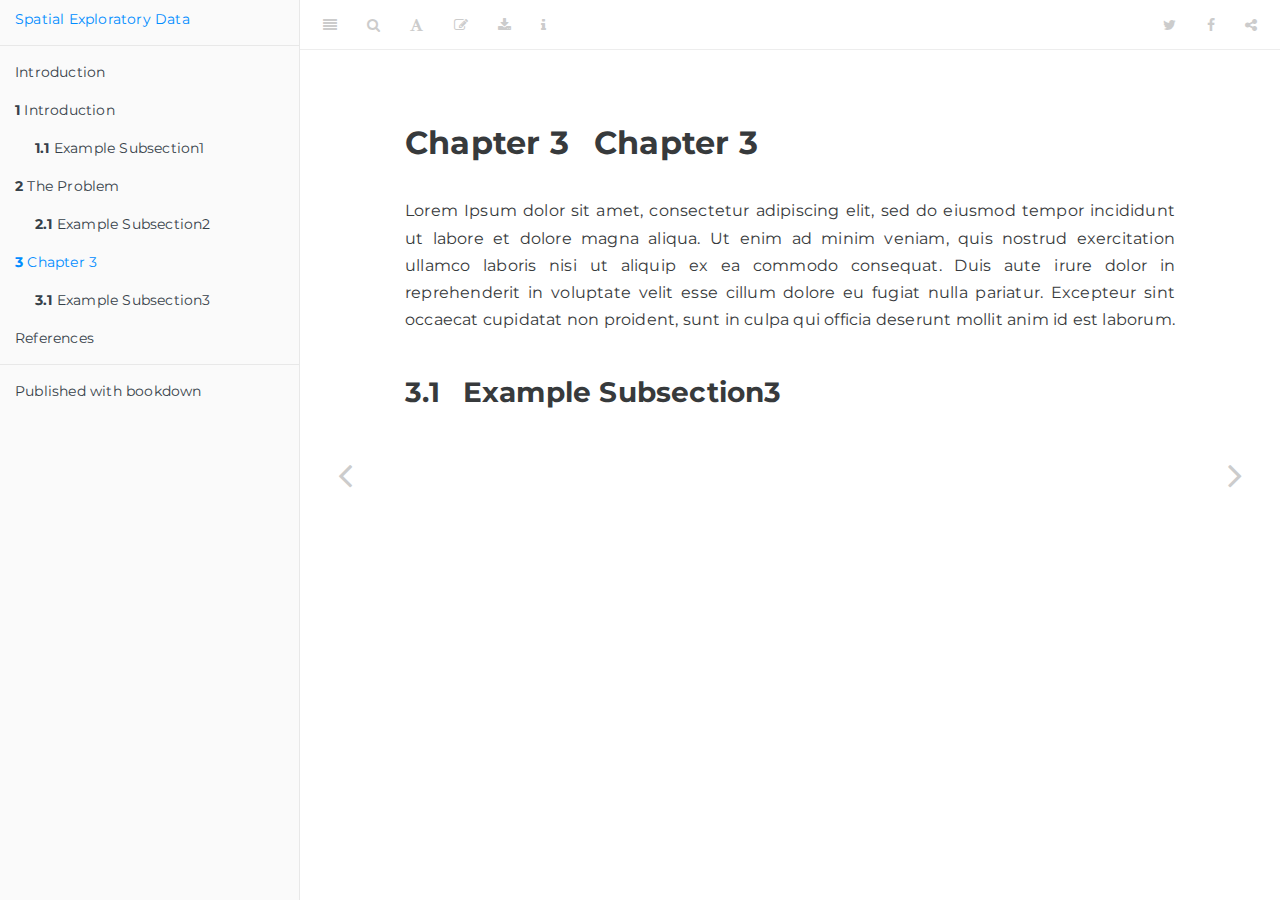
==== docs/chapter-3.html @ 55d07197 "Add chapter 3" ====
<!DOCTYPE html>
<html lang="" xml:lang="">
<head>

  <meta charset="utf-8" />
  <meta http-equiv="X-UA-Compatible" content="IE=edge" />
  <title>Chapter 3 Chapter 3 | Exploratory spatial data analysis with GeoDa</title>
  <meta name="description" content="This is a bookdown example for the data analysis" />
  <meta name="generator" content="bookdown 0.20.6 and GitBook 2.6.7" />

  <meta property="og:title" content="Chapter 3 Chapter 3 | Exploratory spatial data analysis with GeoDa" />
  <meta property="og:type" content="book" />
  
  
  <meta property="og:description" content="This is a bookdown example for the data analysis" />
  <meta name="github-repo" content="rstudio/bookdown-demo" />

  <meta name="twitter:card" content="summary" />
  <meta name="twitter:title" content="Chapter 3 Chapter 3 | Exploratory spatial data analysis with GeoDa" />
  
  <meta name="twitter:description" content="This is a bookdown example for the data analysis" />
  

<meta name="author" content="Spatial Data Analysis Center" />


<meta name="date" content="2020-10-19" />

  <meta name="viewport" content="width=device-width, initial-scale=1" />
  <meta name="apple-mobile-web-app-capable" content="yes" />
  <meta name="apple-mobile-web-app-status-bar-style" content="black" />
  
  
<link rel="prev" href="the-problem.html"/>
<link rel="next" href="references.html"/>
<script src="libs/jquery-2.2.3/jquery.min.js"></script>
<link href="libs/gitbook-2.6.7/css/style.css" rel="stylesheet" />
<link href="libs/gitbook-2.6.7/css/plugin-table.css" rel="stylesheet" />
<link href="libs/gitbook-2.6.7/css/plugin-bookdown.css" rel="stylesheet" />
<link href="libs/gitbook-2.6.7/css/plugin-highlight.css" rel="stylesheet" />
<link href="libs/gitbook-2.6.7/css/plugin-search.css" rel="stylesheet" />
<link href="libs/gitbook-2.6.7/css/plugin-fontsettings.css" rel="stylesheet" />
<link href="libs/gitbook-2.6.7/css/plugin-clipboard.css" rel="stylesheet" />









<script src="libs/accessible-code-block-0.0.1/empty-anchor.js"></script>
<link href="libs/anchor-sections-1.0/anchor-sections.css" rel="stylesheet" />
<script src="libs/anchor-sections-1.0/anchor-sections.js"></script>


<style type="text/css">
code.sourceCode > span { display: inline-block; line-height: 1.25; }
code.sourceCode > span { color: inherit; text-decoration: inherit; }
code.sourceCode > span:empty { height: 1.2em; }
.sourceCode { overflow: visible; }
code.sourceCode { white-space: pre; position: relative; }
pre.sourceCode { margin: 0; }
@media screen {
div.sourceCode { overflow: auto; }
}
@media print {
code.sourceCode { white-space: pre-wrap; }
code.sourceCode > span { text-indent: -5em; padding-left: 5em; }
}
pre.numberSource code
  { counter-reset: source-line 0; }
pre.numberSource code > span
  { position: relative; left: -4em; counter-increment: source-line; }
pre.numberSource code > span > a:first-child::before
  { content: counter(source-line);
    position: relative; left: -1em; text-align: right; vertical-align: baseline;
    border: none; display: inline-block;
    -webkit-touch-callout: none; -webkit-user-select: none;
    -khtml-user-select: none; -moz-user-select: none;
    -ms-user-select: none; user-select: none;
    padding: 0 4px; width: 4em;
    color: #aaaaaa;
  }
pre.numberSource { margin-left: 3em; border-left: 1px solid #aaaaaa;  padding-left: 4px; }
div.sourceCode
  {   }
@media screen {
code.sourceCode > span > a:first-child::before { text-decoration: underline; }
}
code span.al { color: #ff0000; font-weight: bold; } /* Alert */
code span.an { color: #60a0b0; font-weight: bold; font-style: italic; } /* Annotation */
code span.at { color: #7d9029; } /* Attribute */
code span.bn { color: #40a070; } /* BaseN */
code span.bu { } /* BuiltIn */
code span.cf { color: #007020; font-weight: bold; } /* ControlFlow */
code span.ch { color: #4070a0; } /* Char */
code span.cn { color: #880000; } /* Constant */
code span.co { color: #60a0b0; font-style: italic; } /* Comment */
code span.cv { color: #60a0b0; font-weight: bold; font-style: italic; } /* CommentVar */
code span.do { color: #ba2121; font-style: italic; } /* Documentation */
code span.dt { color: #902000; } /* DataType */
code span.dv { color: #40a070; } /* DecVal */
code span.er { color: #ff0000; font-weight: bold; } /* Error */
code span.ex { } /* Extension */
code span.fl { color: #40a070; } /* Float */
code span.fu { color: #06287e; } /* Function */
code span.im { } /* Import */
code span.in { color: #60a0b0; font-weight: bold; font-style: italic; } /* Information */
code span.kw { color: #007020; font-weight: bold; } /* Keyword */
code span.op { color: #666666; } /* Operator */
code span.ot { color: #007020; } /* Other */
code span.pp { color: #bc7a00; } /* Preprocessor */
code span.sc { color: #4070a0; } /* SpecialChar */
code span.ss { color: #bb6688; } /* SpecialString */
code span.st { color: #4070a0; } /* String */
code span.va { color: #19177c; } /* Variable */
code span.vs { color: #4070a0; } /* VerbatimString */
code span.wa { color: #60a0b0; font-weight: bold; font-style: italic; } /* Warning */
</style>

<link rel="stylesheet" href="style.css" type="text/css" />
</head>

<body>



  <div class="book without-animation with-summary font-size-2 font-family-1" data-basepath=".">

    <div class="book-summary">
      <nav role="navigation">

<ul class="summary">
<li><a href="./">Spatial Exploratory Data</a></li>

<li class="divider"></li>
<li class="chapter" data-level="" data-path="index.html"><a href="index.html"><i class="fa fa-check"></i>Introduction</a></li>
<li class="chapter" data-level="1" data-path="intro.html"><a href="intro.html"><i class="fa fa-check"></i><b>1</b> Introduction</a><ul>
<li class="chapter" data-level="1.1" data-path="intro.html"><a href="intro.html#Example-1"><i class="fa fa-check"></i><b>1.1</b> Example Subsection1</a></li>
</ul></li>
<li class="chapter" data-level="2" data-path="the-problem.html"><a href="the-problem.html"><i class="fa fa-check"></i><b>2</b> The Problem</a><ul>
<li class="chapter" data-level="2.1" data-path="the-problem.html"><a href="the-problem.html#Example-2"><i class="fa fa-check"></i><b>2.1</b> Example Subsection2</a></li>
</ul></li>
<li class="chapter" data-level="3" data-path="chapter-3.html"><a href="chapter-3.html"><i class="fa fa-check"></i><b>3</b> Chapter 3</a><ul>
<li class="chapter" data-level="3.1" data-path="chapter-3.html"><a href="chapter-3.html#Example-3"><i class="fa fa-check"></i><b>3.1</b> Example Subsection3</a></li>
</ul></li>
<li class="chapter" data-level="" data-path="references.html"><a href="references.html"><i class="fa fa-check"></i>References</a></li>
<li class="divider"></li>
<li><a href="https://github.com/rstudio/bookdown" target="blank">Published with bookdown</a></li>

</ul>

      </nav>
    </div>

    <div class="book-body">
      <div class="body-inner">
        <div class="book-header" role="navigation">
          <h1>
            <i class="fa fa-circle-o-notch fa-spin"></i><a href="./"><span style='color: #4ba7b3; font-size:42px'>Exploratory spatial data analysis with GeoDa</a>
          </h1>
        </div>

        <div class="page-wrapper" tabindex="-1" role="main">
          <div class="page-inner">

            <section class="normal" id="section-">
<div id="chapter-3" class="section level1">
<h1><span class="header-section-number">Chapter 3</span> Chapter 3</h1>
<p>Lorem Ipsum dolor sit amet, consectetur adipiscing elit, sed do eiusmod tempor incididunt ut labore et dolore magna aliqua. Ut enim ad minim veniam, quis nostrud exercitation ullamco laboris nisi ut aliquip ex ea commodo consequat. Duis aute irure dolor in reprehenderit in voluptate velit esse cillum dolore eu fugiat nulla pariatur. Excepteur sint occaecat cupidatat non proident, sunt in culpa qui officia deserunt mollit anim id est laborum.</p>
<div id="Example-3" class="section level2">
<h2><span class="header-section-number">3.1</span> Example Subsection3</h2>
</div>
</div>
            </section>

          </div>
        </div>
      </div>
<a href="the-problem.html" class="navigation navigation-prev " aria-label="Previous page"><i class="fa fa-angle-left"></i></a>
<a href="references.html" class="navigation navigation-next " aria-label="Next page"><i class="fa fa-angle-right"></i></a>
    </div>
  </div>
<script src="libs/gitbook-2.6.7/js/app.min.js"></script>
<script src="libs/gitbook-2.6.7/js/lunr.js"></script>
<script src="libs/gitbook-2.6.7/js/clipboard.min.js"></script>
<script src="libs/gitbook-2.6.7/js/plugin-search.js"></script>
<script src="libs/gitbook-2.6.7/js/plugin-sharing.js"></script>
<script src="libs/gitbook-2.6.7/js/plugin-fontsettings.js"></script>
<script src="libs/gitbook-2.6.7/js/plugin-bookdown.js"></script>
<script src="libs/gitbook-2.6.7/js/jquery.highlight.js"></script>
<script src="libs/gitbook-2.6.7/js/plugin-clipboard.js"></script>
<script>
gitbook.require(["gitbook"], function(gitbook) {
gitbook.start({
"sharing": {
"github": false,
"facebook": true,
"twitter": true,
"linkedin": false,
"weibo": false,
"instapaper": false,
"vk": false,
"all": ["facebook", "twitter", "linkedin", "weibo", "instapaper"]
},
"fontsettings": {
"theme": "white",
"family": "sans",
"size": 2
},
"edit": {
"link": "https://github.com/rstudio/bookdown-demo/edit/master/03-chapter3.Rmd",
"text": "Edit"
},
"history": {
"link": null,
"text": null
},
"view": {
"link": null,
"text": null
},
"download": ["Spatial insights.pdf", "Spatial insights.epub"],
"toc": {
"collapse": "subsection"
}
});
});
</script>

</body>

</html>
---- docs/libs/gitbook-2.6.7/css/style.css ----
/*! normalize.css v2.1.0 | MIT License | git.io/normalize */img,legend{border:0}*,.fa{-webkit-font-smoothing:antialiased}.fa-ul>li,sub,sup{position:relative}.book .book-body .page-wrapper .page-inner section.normal hr:after,.book-langs-index .inner .languages:after,.buttons:after,.dropdown-menu .buttons:after{clear:both}body,html{-ms-text-size-adjust:100%;-webkit-text-size-adjust:100%}article,aside,details,figcaption,figure,footer,header,hgroup,main,nav,section,summary{display:block}audio,canvas,video{display:inline-block}.hidden,[hidden]{display:none}audio:not([controls]){display:none;height:0}html{font-family:sans-serif}body,figure{margin:0}a:focus{outline:dotted thin}a:active,a:hover{outline:0}h1{font-size:2em;margin:.67em 0}abbr[title]{border-bottom:1px dotted}b,strong{font-weight:700}dfn{font-style:italic}hr{-moz-box-sizing:content-box;box-sizing:content-box;height:0}mark{background:#ff0;color:#000}code,kbd,pre,samp{font-family:monospace,serif;font-size:1em}pre{white-space:pre-wrap}q{quotes:"\201C" "\201D" "\2018" "\2019"}small{font-size:80%}sub,sup{font-size:75%;line-height:0;vertical-align:baseline}sup{top:-.5em}sub{bottom:-.25em}svg:not(:root){overflow:hidden}fieldset{border:1px solid silver;margin:0 2px;padding:.35em .625em .75em}legend{padding:0}button,input,select,textarea{font-family:inherit;font-size:100%;margin:0}button,input{line-height:normal}button,select{text-transform:none}button,html input[type=button],input[type=reset],input[type=submit]{-webkit-appearance:button;cursor:pointer}button[disabled],html input[disabled]{cursor:default}input[type=checkbox],input[type=radio]{box-sizing:border-box;padding:0}input[type=search]{-webkit-appearance:textfield;-moz-box-sizing:content-box;-webkit-box-sizing:content-box;box-sizing:content-box}input[type=search]::-webkit-search-cancel-button{margin-right:10px;}button::-moz-focus-inner,input::-moz-focus-inner{border:0;padding:0}textarea{overflow:auto;vertical-align:top}table{border-collapse:collapse;border-spacing:0}/*!
 * Preboot v2
 *
 * Open sourced under MIT license by @mdo.
 * Some variables and mixins from Bootstrap (Apache 2 license).
 */.link-inherit,.link-inherit:focus,.link-inherit:hover{color:inherit}.fa,.fa-stack{display:inline-block}/*!
 *  Font Awesome 4.1.0 by @davegandy - http://fontawesome.io - @fontawesome
 *  License - http://fontawesome.io/license (Font: SIL OFL 1.1, CSS: MIT License)
 */@font-face{font-family:FontAwesome;src:url(./fontawesome/fontawesome-webfont.ttf?v=4.1.0) format('truetype');font-weight:400;font-style:normal}.fa{font-family:FontAwesome;font-style:normal;font-weight:400;line-height:1;-moz-osx-font-smoothing:grayscale}.book .book-header,.book .book-summary{font-family:"Helvetica Neue",Helvetica,Arial,sans-serif}.fa-lg{font-size:1.33333333em;line-height:.75em;vertical-align:-15%}.fa-2x{font-size:2em}.fa-3x{font-size:3em}.fa-4x{font-size:4em}.fa-5x{font-size:5em}.fa-fw{width:1.28571429em;text-align:center}.fa-ul{padding-left:0;margin-left:2.14285714em;list-style-type:none}.fa-li{position:absolute;left:-2.14285714em;width:2.14285714em;top:.14285714em;text-align:center}.fa-li.fa-lg{left:-1.85714286em}.fa-border{padding:.2em .25em .15em;border:.08em solid #eee;border-radius:.1em}.pull-right{float:right}.pull-left{float:left}.fa.pull-left{margin-right:.3em}.fa.pull-right{margin-left:.3em}.fa-spin{-webkit-animation:spin 2s infinite linear;-moz-animation:spin 2s infinite linear;-o-animation:spin 2s infinite linear;animation:spin 2s infinite linear}@-moz-keyframes spin{0%{-moz-transform:rotate(0)}100%{-moz-transform:rotate(359deg)}}@-webkit-keyframes spin{0%{-webkit-transform:rotate(0)}100%{-webkit-transform:rotate(359deg)}}@-o-keyframes spin{0%{-o-transform:rotate(0)}100%{-o-transform:rotate(359deg)}}@keyframes spin{0%{-webkit-transform:rotate(0);transform:rotate(0)}100%{-webkit-transform:rotate(359deg);transform:rotate(359deg)}}.fa-rotate-90{filter:progid:DXImageTransform.Microsoft.BasicImage(rotation=1);-webkit-transform:rotate(90deg);-moz-transform:rotate(90deg);-ms-transform:rotate(90deg);-o-transform:rotate(90deg);transform:rotate(90deg)}.fa-rotate-180{filter:progid:DXImageTransform.Microsoft.BasicImage(rotation=2);-webkit-transform:rotate(180deg);-moz-transform:rotate(180deg);-ms-transform:rotate(180deg);-o-transform:rotate(180deg);transform:rotate(180deg)}.fa-rotate-270{filter:progid:DXImageTransform.Microsoft.BasicImage(rotation=3);-webkit-transform:rotate(270deg);-moz-transform:rotate(270deg);-ms-transform:rotate(270deg);-o-transform:rotate(270deg);transform:rotate(270deg)}.fa-flip-horizontal{filter:progid:DXImageTransform.Microsoft.BasicImage(rotation=0, mirror=1);-webkit-transform:scale(-1,1);-moz-transform:scale(-1,1);-ms-transform:scale(-1,1);-o-transform:scale(-1,1);transform:scale(-1,1)}.fa-flip-vertical{filter:progid:DXImageTransform.Microsoft.BasicImage(rotation=2, mirror=1);-webkit-transform:scale(1,-1);-moz-transform:scale(1,-1);-ms-transform:scale(1,-1);-o-transform:scale(1,-1);transform:scale(1,-1)}.fa-stack{position:relative;width:2em;height:2em;line-height:2em;vertical-align:middle}.fa-stack-1x,.fa-stack-2x{position:absolute;left:0;width:100%;text-align:center}.fa-stack-1x{line-height:inherit}.fa-stack-2x{font-size:2em}.fa-inverse{color:#fff}.fa-glass:before{content:"\f000"}.fa-music:before{content:"\f001"}.fa-search:before{content:"\f002"}.fa-envelope-o:before{content:"\f003"}.fa-heart:before{content:"\f004"}.fa-star:before{content:"\f005"}.fa-star-o:before{content:"\f006"}.fa-user:before{content:"\f007"}.fa-film:before{content:"\f008"}.fa-th-large:before{content:"\f009"}.fa-th:before{content:"\f00a"}.fa-th-list:before{content:"\f00b"}.fa-check:before{content:"\f00c"}.fa-times:before{content:"\f00d"}.fa-search-plus:before{content:"\f00e"}.fa-search-minus:before{content:"\f010"}.fa-power-off:before{content:"\f011"}.fa-signal:before{content:"\f012"}.fa-cog:before,.fa-gear:before{content:"\f013"}.fa-trash-o:before{content:"\f014"}.fa-home:before{content:"\f015"}.fa-file-o:before{content:"\f016"}.fa-clock-o:before{content:"\f017"}.fa-road:before{content:"\f018"}.fa-download:before{content:"\f019"}.fa-arrow-circle-o-down:before{content:"\f01a"}.fa-arrow-circle-o-up:before{content:"\f01b"}.fa-inbox:before{content:"\f01c"}.fa-play-circle-o:before{content:"\f01d"}.fa-repeat:before,.fa-rotate-right:before{content:"\f01e"}.fa-refresh:before{content:"\f021"}.fa-list-alt:before{content:"\f022"}.fa-lock:before{content:"\f023"}.fa-flag:before{content:"\f024"}.fa-headphones:before{content:"\f025"}.fa-volume-off:before{content:"\f026"}.fa-volume-down:before{content:"\f027"}.fa-volume-up:before{content:"\f028"}.fa-qrcode:before{content:"\f029"}.fa-barcode:before{content:"\f02a"}.fa-tag:before{content:"\f02b"}.fa-tags:before{content:"\f02c"}.fa-book:before{content:"\f02d"}.fa-bookmark:before{content:"\f02e"}.fa-print:before{content:"\f02f"}.fa-camera:before{content:"\f030"}.fa-font:before{content:"\f031"}.fa-bold:before{content:"\f032"}.fa-italic:before{content:"\f033"}.fa-text-height:before{content:"\f034"}.fa-text-width:before{content:"\f035"}.fa-align-left:before{content:"\f036"}.fa-align-center:before{content:"\f037"}.fa-align-right:before{content:"\f038"}.fa-align-justify:before{content:"\f039"}.fa-list:before{content:"\f03a"}.fa-dedent:before,.fa-outdent:before{content:"\f03b"}.fa-indent:before{content:"\f03c"}.fa-video-camera:before{content:"\f03d"}.fa-image:before,.fa-photo:before,.fa-picture-o:before{content:"\f03e"}.fa-pencil:before{content:"\f040"}.fa-map-marker:before{content:"\f041"}.fa-adjust:before{content:"\f042"}.fa-tint:before{content:"\f043"}.fa-edit:before,.fa-pencil-square-o:before{content:"\f044"}.fa-share-square-o:before{content:"\f045"}.fa-check-square-o:before{content:"\f046"}.fa-arrows:before{content:"\f047"}.fa-step-backward:before{content:"\f048"}.fa-fast-backward:before{content:"\f049"}.fa-backward:before{content:"\f04a"}.fa-play:before{content:"\f04b"}.fa-pause:before{content:"\f04c"}.fa-stop:before{content:"\f04d"}.fa-forward:before{content:"\f04e"}.fa-fast-forward:before{content:"\f050"}.fa-step-forward:before{content:"\f051"}.fa-eject:before{content:"\f052"}.fa-chevron-left:before{content:"\f053"}.fa-chevron-right:before{content:"\f054"}.fa-plus-circle:before{content:"\f055"}.fa-minus-circle:before{content:"\f056"}.fa-times-circle:before{content:"\f057"}.fa-check-circle:before{content:"\f058"}.fa-question-circle:before{content:"\f059"}.fa-info-circle:before{content:"\f05a"}.fa-crosshairs:before{content:"\f05b"}.fa-times-circle-o:before{content:"\f05c"}.fa-check-circle-o:before{content:"\f05d"}.fa-ban:before{content:"\f05e"}.fa-arrow-left:before{content:"\f060"}.fa-arrow-right:before{content:"\f061"}.fa-arrow-up:before{content:"\f062"}.fa-arrow-down:before{content:"\f063"}.fa-mail-forward:before,.fa-share:before{content:"\f064"}.fa-expand:before{content:"\f065"}.fa-compress:before{content:"\f066"}.fa-plus:before{content:"\f067"}.fa-minus:before{content:"\f068"}.fa-asterisk:before{content:"\f069"}.fa-exclamation-circle:before{content:"\f06a"}.fa-gift:before{content:"\f06b"}.fa-leaf:before{content:"\f06c"}.fa-fire:before{content:"\f06d"}.fa-eye:before{content:"\f06e"}.fa-eye-slash:before{content:"\f070"}.fa-exclamation-triangle:before,.fa-warning:before{content:"\f071"}.fa-plane:before{content:"\f072"}.fa-calendar:before{content:"\f073"}.fa-random:before{content:"\f074"}.fa-comment:before{content:"\f075"}.fa-magnet:before{content:"\f076"}.fa-chevron-up:before{content:"\f077"}.fa-chevron-down:before{content:"\f078"}.fa-retweet:before{content:"\f079"}.fa-shopping-cart:before{content:"\f07a"}.fa-folder:before{content:"\f07b"}.fa-folder-open:before{content:"\f07c"}.fa-arrows-v:before{content:"\f07d"}.fa-arrows-h:before{content:"\f07e"}.fa-bar-chart-o:before{content:"\f080"}.fa-twitter-square:before{content:"\f081"}.fa-facebook-square:before{content:"\f082"}.fa-camera-retro:before{content:"\f083"}.fa-key:before{content:"\f084"}.fa-cogs:before,.fa-gears:before{content:"\f085"}.fa-comments:before{content:"\f086"}.fa-thumbs-o-up:before{content:"\f087"}.fa-thumbs-o-down:before{content:"\f088"}.fa-star-half:before{content:"\f089"}.fa-heart-o:before{content:"\f08a"}.fa-sign-out:before{content:"\f08b"}.fa-linkedin-square:before{content:"\f08c"}.fa-thumb-tack:before{content:"\f08d"}.fa-external-link:before{content:"\f08e"}.fa-sign-in:before{content:"\f090"}.fa-trophy:before{content:"\f091"}.fa-github-square:before{content:"\f092"}.fa-upload:before{content:"\f093"}.fa-lemon-o:before{content:"\f094"}.fa-phone:before{content:"\f095"}.fa-square-o:before{content:"\f096"}.fa-bookmark-o:before{content:"\f097"}.fa-phone-square:before{content:"\f098"}.fa-twitter:before{content:"\f099"}.fa-facebook:before{content:"\f09a"}.fa-github:before{content:"\f09b"}.fa-unlock:before{content:"\f09c"}.fa-credit-card:before{content:"\f09d"}.fa-rss:before{content:"\f09e"}.fa-hdd-o:before{content:"\f0a0"}.fa-bullhorn:before{content:"\f0a1"}.fa-bell:before{content:"\f0f3"}.fa-certificate:before{content:"\f0a3"}.fa-hand-o-right:before{content:"\f0a4"}.fa-hand-o-left:before{content:"\f0a5"}.fa-hand-o-up:before{content:"\f0a6"}.fa-hand-o-down:before{content:"\f0a7"}.fa-arrow-circle-left:before{content:"\f0a8"}.fa-arrow-circle-right:before{content:"\f0a9"}.fa-arrow-circle-up:before{content:"\f0aa"}.fa-arrow-circle-down:before{content:"\f0ab"}.fa-globe:before{content:"\f0ac"}.fa-wrench:before{content:"\f0ad"}.fa-tasks:before{content:"\f0ae"}.fa-filter:before{content:"\f0b0"}.fa-briefcase:before{content:"\f0b1"}.fa-arrows-alt:before{content:"\f0b2"}.fa-group:before,.fa-users:before{content:"\f0c0"}.fa-chain:before,.fa-link:before{content:"\f0c1"}.fa-cloud:before{content:"\f0c2"}.fa-flask:before{content:"\f0c3"}.fa-cut:before,.fa-scissors:before{content:"\f0c4"}.fa-copy:before,.fa-files-o:before{content:"\f0c5"}.fa-paperclip:before{content:"\f0c6"}.fa-floppy-o:before,.fa-save:before{content:"\f0c7"}.fa-square:before{content:"\f0c8"}.fa-bars:before,.fa-navicon:before,.fa-reorder:before{content:"\f0c9"}.fa-list-ul:before{content:"\f0ca"}.fa-list-ol:before{content:"\f0cb"}.fa-strikethrough:before{content:"\f0cc"}.fa-underline:before{content:"\f0cd"}.fa-table:before{content:"\f0ce"}.fa-magic:before{content:"\f0d0"}.fa-truck:before{content:"\f0d1"}.fa-pinterest:before{content:"\f0d2"}.fa-pinterest-square:before{content:"\f0d3"}.fa-google-plus-square:before{content:"\f0d4"}.fa-google-plus:before{content:"\f0d5"}.fa-money:before{content:"\f0d6"}.fa-caret-down:before{content:"\f0d7"}.fa-caret-up:before{content:"\f0d8"}.fa-caret-left:before{content:"\f0d9"}.fa-caret-right:before{content:"\f0da"}.fa-columns:before{content:"\f0db"}.fa-sort:before,.fa-unsorted:before{content:"\f0dc"}.fa-sort-desc:before,.fa-sort-down:before{content:"\f0dd"}.fa-sort-asc:before,.fa-sort-up:before{content:"\f0de"}.fa-envelope:before{content:"\f0e0"}.fa-linkedin:before{content:"\f0e1"}.fa-rotate-left:before,.fa-undo:before{content:"\f0e2"}.fa-gavel:before,.fa-legal:before{content:"\f0e3"}.fa-dashboard:before,.fa-tachometer:before{content:"\f0e4"}.fa-comment-o:before{content:"\f0e5"}.fa-comments-o:before{content:"\f0e6"}.fa-bolt:before,.fa-flash:before{content:"\f0e7"}.fa-sitemap:before{content:"\f0e8"}.fa-umbrella:before{content:"\f0e9"}.fa-clipboard:before,.fa-paste:before{content:"\f0ea"}.fa-lightbulb-o:before{content:"\f0eb"}.fa-exchange:before{content:"\f0ec"}.fa-cloud-download:before{content:"\f0ed"}.fa-cloud-upload:before{content:"\f0ee"}.fa-user-md:before{content:"\f0f0"}.fa-stethoscope:before{content:"\f0f1"}.fa-suitcase:before{content:"\f0f2"}.fa-bell-o:before{content:"\f0a2"}.fa-coffee:before{content:"\f0f4"}.fa-cutlery:before{content:"\f0f5"}.fa-file-text-o:before{content:"\f0f6"}.fa-building-o:before{content:"\f0f7"}.fa-hospital-o:before{content:"\f0f8"}.fa-ambulance:before{content:"\f0f9"}.fa-medkit:before{content:"\f0fa"}.fa-fighter-jet:before{content:"\f0fb"}.fa-beer:before{content:"\f0fc"}.fa-h-square:before{content:"\f0fd"}.fa-plus-square:before{content:"\f0fe"}.fa-angle-double-left:before{content:"\f100"}.fa-angle-double-right:before{content:"\f101"}.fa-angle-double-up:before{content:"\f102"}.fa-angle-double-down:before{content:"\f103"}.fa-angle-left:before{content:"\f104"}.fa-angle-right:before{content:"\f105"}.fa-angle-up:before{content:"\f106"}.fa-angle-down:before{content:"\f107"}.fa-desktop:before{content:"\f108"}.fa-laptop:before{content:"\f109"}.fa-tablet:before{content:"\f10a"}.fa-mobile-phone:before,.fa-mobile:before{content:"\f10b"}.fa-circle-o:before{content:"\f10c"}.fa-quote-left:before{content:"\f10d"}.fa-quote-right:before{content:"\f10e"}.fa-spinner:before{content:"\f110"}.fa-circle:before{content:"\f111"}.fa-mail-reply:before,.fa-reply:before{content:"\f112"}.fa-github-alt:before{content:"\f113"}.fa-folder-o:before{content:"\f114"}.fa-folder-open-o:before{content:"\f115"}.fa-smile-o:before{content:"\f118"}.fa-frown-o:before{content:"\f119"}.fa-meh-o:before{content:"\f11a"}.fa-gamepad:before{content:"\f11b"}.fa-keyboard-o:before{content:"\f11c"}.fa-flag-o:before{content:"\f11d"}.fa-flag-checkered:before{content:"\f11e"}.fa-terminal:before{content:"\f120"}.fa-code:before{content:"\f121"}.fa-mail-reply-all:before,.fa-reply-all:before{content:"\f122"}.fa-star-half-empty:before,.fa-star-half-full:before,.fa-star-half-o:before{content:"\f123"}.fa-location-arrow:before{content:"\f124"}.fa-crop:before{content:"\f125"}.fa-code-fork:before{content:"\f126"}.fa-chain-broken:before,.fa-unlink:before{content:"\f127"}.fa-question:before{content:"\f128"}.fa-info:before{content:"\f129"}.fa-exclamation:before{content:"\f12a"}.fa-superscript:before{content:"\f12b"}.fa-subscript:before{content:"\f12c"}.fa-eraser:before{content:"\f12d"}.fa-puzzle-piece:before{content:"\f12e"}.fa-microphone:before{content:"\f130"}.fa-microphone-slash:before{content:"\f131"}.fa-shield:before{content:"\f132"}.fa-calendar-o:before{content:"\f133"}.fa-fire-extinguisher:before{content:"\f134"}.fa-rocket:before{content:"\f135"}.fa-maxcdn:before{content:"\f136"}.fa-chevron-circle-left:before{content:"\f137"}.fa-chevron-circle-right:before{content:"\f138"}.fa-chevron-circle-up:before{content:"\f139"}.fa-chevron-circle-down:before{content:"\f13a"}.fa-html5:before{content:"\f13b"}.fa-css3:before{content:"\f13c"}.fa-anchor:before{content:"\f13d"}.fa-unlock-alt:before{content:"\f13e"}.fa-bullseye:before{content:"\f140"}.fa-ellipsis-h:before{content:"\f141"}.fa-ellipsis-v:before{content:"\f142"}.fa-rss-square:before{content:"\f143"}.fa-play-circle:before{content:"\f144"}.fa-ticket:before{content:"\f145"}.fa-minus-square:before{content:"\f146"}.fa-minus-square-o:before{content:"\f147"}.fa-level-up:before{content:"\f148"}.fa-level-down:before{content:"\f149"}.fa-check-square:before{content:"\f14a"}.fa-pencil-square:before{content:"\f14b"}.fa-external-link-square:before{content:"\f14c"}.fa-share-square:before{content:"\f14d"}.fa-compass:before{content:"\f14e"}.fa-caret-square-o-down:before,.fa-toggle-down:before{content:"\f150"}.fa-caret-square-o-up:before,.fa-toggle-up:before{content:"\f151"}.fa-caret-square-o-right:before,.fa-toggle-right:before{content:"\f152"}.fa-eur:before,.fa-euro:before{content:"\f153"}.fa-gbp:before{content:"\f154"}.fa-dollar:before,.fa-usd:before{content:"\f155"}.fa-inr:before,.fa-rupee:before{content:"\f156"}.fa-cny:before,.fa-jpy:before,.fa-rmb:before,.fa-yen:before{content:"\f157"}.fa-rouble:before,.fa-rub:before,.fa-ruble:before{content:"\f158"}.fa-krw:before,.fa-won:before{content:"\f159"}.fa-bitcoin:before,.fa-btc:before{content:"\f15a"}.fa-file:before{content:"\f15b"}.fa-file-text:before{content:"\f15c"}.fa-sort-alpha-asc:before{content:"\f15d"}.fa-sort-alpha-desc:before{content:"\f15e"}.fa-sort-amount-asc:before{content:"\f160"}.fa-sort-amount-desc:before{content:"\f161"}.fa-sort-numeric-asc:before{content:"\f162"}.fa-sort-numeric-desc:before{content:"\f163"}.fa-thumbs-up:before{content:"\f164"}.fa-thumbs-down:before{content:"\f165"}.fa-youtube-square:before{content:"\f166"}.fa-youtube:before{content:"\f167"}.fa-xing:before{content:"\f168"}.fa-xing-square:before{content:"\f169"}.fa-youtube-play:before{content:"\f16a"}.fa-dropbox:before{content:"\f16b"}.fa-stack-overflow:before{content:"\f16c"}.fa-instagram:before{content:"\f16d"}.fa-flickr:before{content:"\f16e"}.fa-adn:before{content:"\f170"}.fa-bitbucket:before{content:"\f171"}.fa-bitbucket-square:before{content:"\f172"}.fa-tumblr:before{content:"\f173"}.fa-tumblr-square:before{content:"\f174"}.fa-long-arrow-down:before{content:"\f175"}.fa-long-arrow-up:before{content:"\f176"}.fa-long-arrow-left:before{content:"\f177"}.fa-long-arrow-right:before{content:"\f178"}.fa-apple:before{content:"\f179"}.fa-windows:before{content:"\f17a"}.fa-android:before{content:"\f17b"}.fa-linux:before{content:"\f17c"}.fa-dribbble:before{content:"\f17d"}.fa-skype:before{content:"\f17e"}.fa-foursquare:before{content:"\f180"}.fa-trello:before{content:"\f181"}.fa-female:before{content:"\f182"}.fa-male:before{content:"\f183"}.fa-gittip:before{content:"\f184"}.fa-sun-o:before{content:"\f185"}.fa-moon-o:before{content:"\f186"}.fa-archive:before{content:"\f187"}.fa-bug:before{content:"\f188"}.fa-vk:before{content:"\f189"}.fa-weibo:before{content:"\f18a"}.fa-renren:before{content:"\f18b"}.fa-pagelines:before{content:"\f18c"}.fa-stack-exchange:before{content:"\f18d"}.fa-arrow-circle-o-right:before{content:"\f18e"}.fa-arrow-circle-o-left:before{content:"\f190"}.fa-caret-square-o-left:before,.fa-toggle-left:before{content:"\f191"}.fa-dot-circle-o:before{content:"\f192"}.fa-wheelchair:before{content:"\f193"}.fa-vimeo-square:before{content:"\f194"}.fa-try:before,.fa-turkish-lira:before{content:"\f195"}.fa-plus-square-o:before{content:"\f196"}.fa-space-shuttle:before{content:"\f197"}.fa-slack:before{content:"\f198"}.fa-envelope-square:before{content:"\f199"}.fa-wordpress:before{content:"\f19a"}.fa-openid:before{content:"\f19b"}.fa-bank:before,.fa-institution:before,.fa-university:before{content:"\f19c"}.fa-graduation-cap:before,.fa-mortar-board:before{content:"\f19d"}.fa-yahoo:before{content:"\f19e"}.fa-google:before{content:"\f1a0"}.fa-reddit:before{content:"\f1a1"}.fa-reddit-square:before{content:"\f1a2"}.fa-stumbleupon-circle:before{content:"\f1a3"}.fa-stumbleupon:before{content:"\f1a4"}.fa-delicious:before{content:"\f1a5"}.fa-digg:before{content:"\f1a6"}.fa-pied-piper-square:before,.fa-pied-piper:before{content:"\f1a7"}.fa-pied-piper-alt:before{content:"\f1a8"}.fa-drupal:before{content:"\f1a9"}.fa-joomla:before{content:"\f1aa"}.fa-language:before{content:"\f1ab"}.fa-fax:before{content:"\f1ac"}.fa-building:before{content:"\f1ad"}.fa-child:before{content:"\f1ae"}.fa-paw:before{content:"\f1b0"}.fa-spoon:before{content:"\f1b1"}.fa-cube:before{content:"\f1b2"}.fa-cubes:before{content:"\f1b3"}.fa-behance:before{content:"\f1b4"}.fa-behance-square:before{content:"\f1b5"}.fa-steam:before{content:"\f1b6"}.fa-steam-square:before{content:"\f1b7"}.fa-recycle:before{content:"\f1b8"}.fa-automobile:before,.fa-car:before{content:"\f1b9"}.fa-cab:before,.fa-taxi:before{content:"\f1ba"}.fa-tree:before{content:"\f1bb"}.fa-spotify:before{content:"\f1bc"}.fa-deviantart:before{content:"\f1bd"}.fa-soundcloud:before{content:"\f1be"}.fa-database:before{content:"\f1c0"}.fa-file-pdf-o:before{content:"\f1c1"}.fa-file-word-o:before{content:"\f1c2"}.fa-file-excel-o:before{content:"\f1c3"}.fa-file-powerpoint-o:before{content:"\f1c4"}.fa-file-image-o:before,.fa-file-photo-o:before,.fa-file-picture-o:before{content:"\f1c5"}.fa-file-archive-o:before,.fa-file-zip-o:before{content:"\f1c6"}.fa-file-audio-o:before,.fa-file-sound-o:before{content:"\f1c7"}.fa-file-movie-o:before,.fa-file-video-o:before{content:"\f1c8"}.fa-file-code-o:before{content:"\f1c9"}.fa-vine:before{content:"\f1ca"}.fa-codepen:before{content:"\f1cb"}.fa-jsfiddle:before{content:"\f1cc"}.fa-life-bouy:before,.fa-life-ring:before,.fa-life-saver:before,.fa-support:before{content:"\f1cd"}.fa-circle-o-notch:before{content:"\f1ce"}.fa-ra:before,.fa-rebel:before{content:"\f1d0"}.fa-empire:before,.fa-ge:before{content:"\f1d1"}.fa-git-square:before{content:"\f1d2"}.fa-git:before{content:"\f1d3"}.fa-hacker-news:before{content:"\f1d4"}.fa-tencent-weibo:before{content:"\f1d5"}.fa-qq:before{content:"\f1d6"}.fa-wechat:before,.fa-weixin:before{content:"\f1d7"}.fa-paper-plane:before,.fa-send:before{content:"\f1d8"}.fa-paper-plane-o:before,.fa-send-o:before{content:"\f1d9"}.fa-history:before{content:"\f1da"}.fa-circle-thin:before{content:"\f1db"}.fa-header:before{content:"\f1dc"}.fa-paragraph:before{content:"\f1dd"}.fa-sliders:before{content:"\f1de"}.fa-share-alt:before{content:"\f1e0"}.fa-share-alt-square:before{content:"\f1e1"}.fa-bomb:before{content:"\f1e2"}.book-langs-index{width:100%;height:100%;padding:40px 0;margin:0;overflow:auto}@media (max-width:600px){.book-langs-index{padding:0}}.book-langs-index .inner{max-width:600px;width:100%;margin:0 auto;padding:30px;background:#fff;border-radius:3px}.book-langs-index .inner h3{margin:0}.book-langs-index .inner .languages{list-style:none;padding:20px 30px;margin-top:20px;border-top:1px solid #eee}.book-langs-index .inner .languages:after,.book-langs-index .inner .languages:before{content:" ";display:table;line-height:0}.book-langs-index .inner .languages li{width:50%;float:left;padding:10px 5px;font-size:16px}@media (max-width:600px){.book-langs-index .inner .languages li{width:100%;max-width:100%}}.book .book-header{overflow:visible;height:50px;padding:0 8px;z-index:2;font-size:.85em;color:#7e888b;background:0 0}.book .book-header .btn{display:block;height:50px;padding:0 15px;border-bottom:none;color:#ccc;text-transform:uppercase;line-height:50px;-webkit-box-shadow:none!important;box-shadow:none!important;position:relative;font-size:14px}.book .book-header .btn:hover{position:relative;text-decoration:none;color:#444;background:0 0}.book .book-header h1{margin:0;font-size:20px;font-weight:200;text-align:center;line-height:50px;opacity:0;padding-left:200px;padding-right:200px;-webkit-transition:opacity .2s ease;-moz-transition:opacity .2s ease;-o-transition:opacity .2s ease;transition:opacity .2s ease;overflow:hidden;text-overflow:ellipsis;white-space:nowrap}.book .book-header h1 a,.book .book-header h1 a:hover{color:inherit;text-decoration:none}@media (max-width:1000px){.book .book-header h1{display:none}}.book .book-header h1 i{display:none}.book .book-header:hover h1{opacity:1}.book.is-loading .book-header h1 i{display:inline-block}.book.is-loading .book-header h1 a{display:none}.dropdown{position:relative}.dropdown-menu{position:absolute;top:100%;left:0;z-index:100;display:none;float:left;min-width:160px;padding:0;margin:2px 0 0;list-style:none;font-size:14px;background-color:#fafafa;border:1px solid rgba(0,0,0,.07);border-radius:1px;-webkit-box-shadow:0 6px 12px rgba(0,0,0,.175);box-shadow:0 6px 12px rgba(0,0,0,.175);background-clip:padding-box}.dropdown-menu.open{display:block}.dropdown-menu.dropdown-left{left:auto;right:4%}.dropdown-menu.dropdown-left .dropdown-caret{right:14px;left:auto}.dropdown-menu .dropdown-caret{position:absolute;top:-8px;left:14px;width:18px;height:10px;float:left;overflow:hidden}.dropdown-menu .dropdown-caret .caret-inner,.dropdown-menu .dropdown-caret .caret-outer{display:inline-block;top:0;border-left:9px solid transparent;border-right:9px solid transparent;position:absolute}.dropdown-menu .dropdown-caret .caret-outer{border-bottom:9px solid rgba(0,0,0,.1);height:auto;left:0;width:auto;margin-left:-1px}.dropdown-menu .dropdown-caret .caret-inner{margin-top:-1px;top:1px;border-bottom:9px solid #fafafa}.dropdown-menu .buttons{border-bottom:1px solid rgba(0,0,0,.07)}.dropdown-menu .buttons:after,.dropdown-menu .buttons:before{content:" ";display:table;line-height:0}.dropdown-menu .buttons:last-child{border-bottom:none}.dropdown-menu .buttons .button{border:0;background-color:transparent;color:#a6a6a6;width:100%;text-align:center;float:left;line-height:1.42857143;padding:8px 4px}.alert,.dropdown-menu .buttons .button:hover{color:#444}.dropdown-menu .buttons .button:focus,.dropdown-menu .buttons .button:hover{outline:0}.dropdown-menu .buttons .button.size-2{width:50%}.dropdown-menu .buttons .button.size-3{width:33%}.alert{padding:15px;margin-bottom:20px;background:#eee;border-bottom:5px solid #ddd}.alert-success{background:#dff0d8;border-color:#d6e9c6;color:#3c763d}.alert-info{background:#d9edf7;border-color:#bce8f1;color:#31708f}.alert-danger{background:#f2dede;border-color:#ebccd1;color:#a94442}.alert-warning{background:#fcf8e3;border-color:#faebcc;color:#8a6d3b}.book .book-summary{position:absolute;top:0;left:-300px;bottom:0;z-index:1;width:300px;color:#364149;background:#fafafa;border-right:1px solid rgba(0,0,0,.07);-webkit-transition:left 250ms ease;-moz-transition:left 250ms ease;-o-transition:left 250ms ease;transition:left 250ms ease}.book .book-summary ul.summary{position:absolute;top:0;left:0;right:0;bottom:0;overflow-y:auto;list-style:none;margin:0;padding:0;-webkit-transition:top .5s ease;-moz-transition:top .5s ease;-o-transition:top .5s ease;transition:top .5s ease}.book .book-summary ul.summary li{list-style:none}.book .book-summary ul.summary li.divider{height:1px;margin:7px 0;overflow:hidden;background:rgba(0,0,0,.07)}.book .book-summary ul.summary li i.fa-check{display:none;position:absolute;right:9px;top:16px;font-size:9px;color:#3c3}.book .book-summary ul.summary li.done>a{color:#364149;font-weight:400}.book .book-summary ul.summary li.done>a i{display:inline}.book .book-summary ul.summary li a,.book .book-summary ul.summary li span{display:block;padding:10px 15px;border-bottom:none;color:#364149;background:0 0;text-overflow:ellipsis;overflow:hidden;white-space:nowrap;position:relative}.book .book-summary ul.summary li span{cursor:not-allowed;opacity:.3;filter:alpha(opacity=30)}.book .book-summary ul.summary li a:hover,.book .book-summary ul.summary li.active>a{color:#008cff;background:0 0;text-decoration:none}.book .book-summary ul.summary li ul{padding-left:20px}@media (max-width:600px){.book .book-summary{width:calc(100% - 60px);bottom:0;left:-100%}}.book.with-summary .book-summary{left:0}.book.without-animation .book-summary{-webkit-transition:none!important;-moz-transition:none!important;-o-transition:none!important;transition:none!important}.book{position:relative;width:100%;height:100%}.book .book-body,.book .book-body .body-inner{position:absolute;top:0;left:0;overflow-y:auto;bottom:0;right:0}.book .book-body{color:#000;background:#fff;-webkit-transition:left 250ms ease;-moz-transition:left 250ms ease;-o-transition:left 250ms ease;transition:left 250ms ease}.book .book-body .page-wrapper{position:relative;outline:0}.book .book-body .page-wrapper .page-inner{max-width:800px;margin:0 auto;padding:20px 0 40px}.book .book-body .page-wrapper .page-inner section{margin:0;padding:5px 15px;background:#fff;border-radius:2px;line-height:1.7;font-size:1.6rem}.book .book-body .page-wrapper .page-inner .btn-group .btn{border-radius:0;background:#eee;border:0}@media (max-width:1240px){.book .book-body{-webkit-transition:-webkit-transform 250ms ease;-moz-transition:-moz-transform 250ms ease;-o-transition:-o-transform 250ms ease;transition:transform 250ms ease;padding-bottom:20px}.book .book-body .body-inner{position:static;min-height:calc(100% - 50px)}}@media (min-width:600px){.book.with-summary .book-body{left:300px}}@media (max-width:600px){.book.with-summary{overflow:hidden}.book.with-summary .book-body{-webkit-transform:translate(calc(100% - 60px),0);-moz-transform:translate(calc(100% - 60px),0);-ms-transform:translate(calc(100% - 60px),0);-o-transform:translate(calc(100% - 60px),0);transform:translate(calc(100% - 60px),0)}}.book.without-animation .book-body{-webkit-transition:none!important;-moz-transition:none!important;-o-transition:none!important;transition:none!important}.buttons:after,.buttons:before{content:" ";display:table;line-height:0}.button{border:0;background:#eee;color:#666;width:100%;text-align:center;float:left;line-height:1.42857143;padding:8px 4px}.button:hover{color:#444}.button:focus,.button:hover{outline:0}.button.size-2{width:50%}.button.size-3{width:33%}.book .book-body .page-wrapper .page-inner section{display:none}.book .book-body .page-wrapper .page-inner section.normal{display:block;word-wrap:break-word;overflow:hidden;color:#333;line-height:1.7;text-size-adjust:100%;-ms-text-size-adjust:100%;-webkit-text-size-adjust:100%;-moz-text-size-adjust:100%}.book .book-body .page-wrapper .page-inner section.normal *{box-sizing:border-box;-webkit-box-sizing:border-box;}.book .book-body .page-wrapper .page-inner section.normal>:first-child{margin-top:0!important}.book .book-body .page-wrapper .page-inner section.normal>:last-child{margin-bottom:0!important}.book .book-body .page-wrapper .page-inner section.normal blockquote,.book .book-body .page-wrapper .page-inner section.normal code,.book .book-body .page-wrapper .page-inner section.normal figure,.book .book-body .page-wrapper .page-inner section.normal img,.book .book-body .page-wrapper .page-inner section.normal pre,.book .book-body .page-wrapper .page-inner section.normal table,.book .book-body .page-wrapper .page-inner section.normal tr{page-break-inside:avoid}.book .book-body .page-wrapper .page-inner section.normal h2,.book .book-body .page-wrapper .page-inner section.normal h3,.book .book-body .page-wrapper .page-inner section.normal h4,.book .book-body .page-wrapper .page-inner section.normal h5,.book .book-body .page-wrapper .page-inner section.normal p{orphans:3;widows:3}.book .book-body .page-wrapper .page-inner section.normal h1,.book .book-body .page-wrapper .page-inner section.normal h2,.book .book-body .page-wrapper .page-inner section.normal h3,.book .book-body .page-wrapper .page-inner section.normal h4,.book .book-body .page-wrapper .page-inner section.normal h5{page-break-after:avoid}.book .book-body .page-wrapper .page-inner section.normal b,.book .book-body .page-wrapper .page-inner section.normal strong{font-weight:700}.book .book-body .page-wrapper .page-inner section.normal em{font-style:italic}.book .book-body .page-wrapper .page-inner section.normal blockquote,.book .book-body .page-wrapper .page-inner section.normal dl,.book .book-body .page-wrapper .page-inner section.normal ol,.book .book-body .page-wrapper .page-inner section.normal p,.book .book-body .page-wrapper .page-inner section.normal table,.book .book-body .page-wrapper .page-inner section.normal ul{margin-top:0;margin-bottom:.85em}.book .book-body .page-wrapper .page-inner section.normal a{color:#4183c4;text-decoration:none;background:0 0}.book .book-body .page-wrapper .page-inner section.normal a:active,.book .book-body .page-wrapper .page-inner section.normal a:focus,.book .book-body .page-wrapper .page-inner section.normal a:hover{outline:0;text-decoration:underline}.book .book-body .page-wrapper .page-inner section.normal img{border:0;max-width:100%}.book .book-body .page-wrapper .page-inner section.normal hr{height:4px;padding:0;margin:1.7em 0;overflow:hidden;background-color:#e7e7e7;border:none}.book .book-body .page-wrapper .page-inner section.normal hr:after,.book .book-body .page-wrapper .page-inner section.normal hr:before{display:table;content:" "}.book .book-body .page-wrapper .page-inner section.normal h1,.book .book-body .page-wrapper .page-inner section.normal h2,.book .book-body .page-wrapper .page-inner section.normal h3,.book .book-body .page-wrapper .page-inner section.normal h4,.book .book-body .page-wrapper .page-inner section.normal h5,.book .book-body .page-wrapper .page-inner section.normal h6{margin-top:1.275em;margin-bottom:.85em;}.book .book-body .page-wrapper .page-inner section.normal h1{font-size:2em}.book .book-body .page-wrapper .page-inner section.normal h2{font-size:1.75em}.book .book-body .page-wrapper .page-inner section.normal h3{font-size:1.5em}.book .book-body .page-wrapper .page-inner section.normal h4{font-size:1.25em}.book .book-body .page-wrapper .page-inner section.normal h5{font-size:1em}.book .book-body .page-wrapper .page-inner section.normal h6{font-size:1em;color:#777}.book .book-body .page-wrapper .page-inner section.normal code,.book .book-body .page-wrapper .page-inner section.normal pre{font-family:Consolas,"Liberation Mono",Menlo,Courier,monospace;direction:ltr;border:none;color:inherit}.book .book-body .page-wrapper .page-inner section.normal pre{overflow:auto;word-wrap:normal;margin:0 0 1.275em;padding:.85em 1em;background:#f7f7f7}.book .book-body .page-wrapper .page-inner section.normal pre>code{display:inline;max-width:initial;padding:0;margin:0;overflow:initial;line-height:inherit;font-size:.85em;white-space:pre;background:0 0}.book .book-body .page-wrapper .page-inner section.normal pre>code:after,.book .book-body .page-wrapper .page-inner section.normal pre>code:before{content:normal}.book .book-body .page-wrapper .page-inner section.normal code{padding:.2em;margin:0;font-size:.85em;background-color:#f7f7f7}.book .book-body .page-wrapper .page-inner section.normal code:after,.book .book-body .page-wrapper .page-inner section.normal code:before{letter-spacing:-.2em;content:"\00a0"}.book .book-body .page-wrapper .page-inner section.normal ol,.book .book-body .page-wrapper .page-inner section.normal ul{padding:0 0 0 2em;margin:0 0 .85em}.book .book-body .page-wrapper .page-inner section.normal ol ol,.book .book-body .page-wrapper .page-inner section.normal ol ul,.book .book-body .page-wrapper .page-inner section.normal ul ol,.book .book-body .page-wrapper .page-inner section.normal ul ul{margin-top:0;margin-bottom:0}.book .book-body .page-wrapper .page-inner section.normal ol ol{list-style-type:lower-roman}.book .book-body .page-wrapper .page-inner section.normal blockquote{margin:0 0 .85em;padding:0 15px;opacity:0.75;border-left:4px solid #dcdcdc}.book .book-body .page-wrapper .page-inner section.normal blockquote:first-child{margin-top:0}.book .book-body .page-wrapper .page-inner section.normal blockquote:last-child{margin-bottom:0}.book .book-body .page-wrapper .page-inner section.normal dl{padding:0}.book .book-body .page-wrapper .page-inner section.normal dl dt{padding:0;margin-top:.85em;font-style:italic;font-weight:700}.book .book-body .page-wrapper .page-inner section.normal dl dd{padding:0 .85em;margin-bottom:.85em}.book .book-body .page-wrapper .page-inner section.normal dd{margin-left:0}.book .book-body .page-wrapper .page-inner section.normal .glossary-term{cursor:help;text-decoration:underline}.book .book-body .navigation{position:absolute;top:50px;bottom:0;margin:0;max-width:150px;min-width:90px;display:flex;justify-content:center;align-content:center;flex-direction:column;font-size:40px;color:#ccc;text-align:center;-webkit-transition:all 350ms ease;-moz-transition:all 350ms ease;-o-transition:all 350ms ease;transition:all 350ms ease}.book .book-body .navigation:hover{text-decoration:none;color:#444}.book .book-body .navigation.navigation-next{right:0}.book .book-body .navigation.navigation-prev{left:0}@media (max-width:1240px){.book .book-body .navigation{position:static;top:auto;max-width:50%;width:50%;display:inline-block;float:left}.book .book-body .navigation.navigation-unique{max-width:100%;width:100%}}.book .book-body .page-wrapper .page-inner section.glossary{margin-bottom:40px}.book .book-body .page-wrapper .page-inner section.glossary h2 a,.book .book-body .page-wrapper .page-inner section.glossary h2 a:hover{color:inherit;text-decoration:none}.book .book-body .page-wrapper .page-inner section.glossary .glossary-index{list-style:none;margin:0;padding:0}.book .book-body .page-wrapper .page-inner section.glossary .glossary-index li{display:inline;margin:0 8px;white-space:nowrap}*{-webkit-box-sizing:border-box;-moz-box-sizing:border-box;box-sizing:border-box;-webkit-overflow-scrolling:touch;-webkit-tap-highlight-color:transparent;-webkit-text-size-adjust:none;-webkit-touch-callout:none}a{text-decoration:none}body,html{height:100%}html{font-size:62.5%}body{text-rendering:optimizeLegibility;font-smoothing:antialiased;font-family:"Helvetica Neue",Helvetica,Arial,sans-serif;font-size:14px;letter-spacing:.2px;text-size-adjust:100%}
.book .book-summary ul.summary li a span {display:inline;padding:initial;overflow:visible;cursor:auto;opacity:1;}
---- docs/libs/gitbook-2.6.7/css/plugin-table.css ----
.book .book-body .page-wrapper .page-inner section.normal table{display:table;width:100%;border-collapse:collapse;border-spacing:0;overflow:auto}.book .book-body .page-wrapper .page-inner section.normal table td,.book .book-body .page-wrapper .page-inner section.normal table th{padding:6px 13px;border:1px solid #ddd}.book .book-body .page-wrapper .page-inner section.normal table tr{background-color:#fff;border-top:1px solid #ccc}.book .book-body .page-wrapper .page-inner section.normal table tr:nth-child(2n){background-color:#f8f8f8}.book .book-body .page-wrapper .page-inner section.normal table th{font-weight:700}
---- docs/libs/gitbook-2.6.7/css/plugin-bookdown.css ----
.book .book-header h1 {
  padding-left: 20px;
  padding-right: 20px;
}
.book .book-header.fixed {
  position: fixed;
  right: 0;
  top: 0;
  left: 0;
  border-bottom: 1px solid rgba(0,0,0,.07);
}
span.search-highlight {
  background-color: #ffff88;
}
@media (min-width: 600px) {
  .book.with-summary .book-header.fixed {
    left: 300px;
  }
}
@media (max-width: 1240px) {
  .book .book-body.fixed {
    top: 50px;
  }
  .book .book-body.fixed .body-inner {
    top: auto;
  }
}
@media (max-width: 600px) {
  .book.with-summary .book-header.fixed {
    left: calc(100% - 60px);
    min-width: 300px;
  }
  .book.with-summary .book-body {
    transform: none;
    left: calc(100% - 60px);
    min-width: 300px;
  }
  .book .book-body.fixed {
    top: 0;
  }
}

.book .book-body.fixed .body-inner {
  top: 50px;
}
.book .book-body .page-wrapper .page-inner section.normal sub, .book .book-body .page-wrapper .page-inner section.normal sup {
  font-size: 85%;
}

@media print {
  .book .book-summary, .book .book-body .book-header, .fa {
    display: none !important;
  }
  .book .book-body.fixed {
    left: 0px;
  }
  .book .book-body,.book .book-body .body-inner, .book.with-summary {
    overflow: visible !important;
  }
}
.kable_wrapper {
  border-spacing: 20px 0;
  border-collapse: separate;
  border: none;
  margin: auto;
}
.kable_wrapper > tbody > tr > td {
  vertical-align: top;
}
.book .book-body .page-wrapper .page-inner section.normal table tr.header {
  border-top-width: 2px;
}
.book .book-body .page-wrapper .page-inner section.normal table tr:last-child td {
  border-bottom-width: 2px;
}
.book .book-body .page-wrapper .page-inner section.normal table td, .book .book-body .page-wrapper .page-inner section.normal table th {
  border-left: none;
  border-right: none;
}
.book .book-body .page-wrapper .page-inner section.normal table.kable_wrapper > tbody > tr, .book .book-body .page-wrapper .page-inner section.normal table.kable_wrapper > tbody > tr > td {
  border-top: none;
}
.book .book-body .page-wrapper .page-inner section.normal table.kable_wrapper > tbody > tr:last-child > td {
    border-bottom: none;
}

div.theorem, div.lemma, div.corollary, div.proposition, div.conjecture {
  font-style: italic;
}
span.theorem, span.lemma, span.corollary, span.proposition, span.conjecture {
  font-style: normal;
}
div.proof:after {
  content: "\25a2";
  float: right;
}
.header-section-number {
  padding-right: .5em;
}
---- docs/libs/gitbook-2.6.7/css/plugin-highlight.css ----
.book .book-body .page-wrapper .page-inner section.normal pre,
.book .book-body .page-wrapper .page-inner section.normal code {
  /* http://jmblog.github.com/color-themes-for-google-code-highlightjs */
  /* Tomorrow Comment */
  /* Tomorrow Red */
  /* Tomorrow Orange */
  /* Tomorrow Yellow */
  /* Tomorrow Green */
  /* Tomorrow Aqua */
  /* Tomorrow Blue */
  /* Tomorrow Purple */
}
.book .book-body .page-wrapper .page-inner section.normal pre .hljs-comment,
.book .book-body .page-wrapper .page-inner section.normal code .hljs-comment,
.book .book-body .page-wrapper .page-inner section.normal pre .hljs-title,
.book .book-body .page-wrapper .page-inner section.normal code .hljs-title {
  color: #8e908c;
}
.book .book-body .page-wrapper .page-inner section.normal pre .hljs-variable,
.book .book-body .page-wrapper .page-inner section.normal code .hljs-variable,
.book .book-body .page-wrapper .page-inner section.normal pre .hljs-attribute,
.book .book-body .page-wrapper .page-inner section.normal code .hljs-attribute,
.book .book-body .page-wrapper .page-inner section.normal pre .hljs-tag,
.book .book-body .page-wrapper .page-inner section.normal code .hljs-tag,
.book .book-body .page-wrapper .page-inner section.normal pre .hljs-regexp,
.book .book-body .page-wrapper .page-inner section.normal code .hljs-regexp,
.book .book-body .page-wrapper .page-inner section.normal pre .ruby .hljs-constant,
.book .book-body .page-wrapper .page-inner section.normal code .ruby .hljs-constant,
.book .book-body .page-wrapper .page-inner section.normal pre .xml .hljs-tag .hljs-title,
.book .book-body .page-wrapper .page-inner section.normal code .xml .hljs-tag .hljs-title,
.book .book-body .page-wrapper .page-inner section.normal pre .xml .hljs-pi,
.book .book-body .page-wrapper .page-inner section.normal code .xml .hljs-pi,
.book .book-body .page-wrapper .page-inner section.normal pre .xml .hljs-doctype,
.book .book-body .page-wrapper .page-inner section.normal code .xml .hljs-doctype,
.book .book-body .page-wrapper .page-inner section.normal pre .html .hljs-doctype,
.book .book-body .page-wrapper .page-inner section.normal code .html .hljs-doctype,
.book .book-body .page-wrapper .page-inner section.normal pre .css .hljs-id,
.book .book-body .page-wrapper .page-inner section.normal code .css .hljs-id,
.book .book-body .page-wrapper .page-inner section.normal pre .css .hljs-class,
.book .book-body .page-wrapper .page-inner section.normal code .css .hljs-class,
.book .book-body .page-wrapper .page-inner section.normal pre .css .hljs-pseudo,
.book .book-body .page-wrapper .page-inner section.normal code .css .hljs-pseudo {
  color: #c82829;
}
.book .book-body .page-wrapper .page-inner section.normal pre .hljs-number,
.book .book-body .page-wrapper .page-inner section.normal code .hljs-number,
.book .book-body .page-wrapper .page-inner section.normal pre .hljs-preprocessor,
.book .book-body .page-wrapper .page-inner section.normal code .hljs-preprocessor,
.book .book-body .page-wrapper .page-inner section.normal pre .hljs-pragma,
.book .book-body .page-wrapper .page-inner section.normal code .hljs-pragma,
.book .book-body .page-wrapper .page-inner section.normal pre .hljs-built_in,
.book .book-body .page-wrapper .page-inner section.normal code .hljs-built_in,
.book .book-body .page-wrapper .page-inner section.normal pre .hljs-literal,
.book .book-body .page-wrapper .page-inner section.normal code .hljs-literal,
.book .book-body .page-wrapper .page-inner section.normal pre .hljs-params,
.book .book-body .page-wrapper .page-inner section.normal code .hljs-params,
.book .book-body .page-wrapper .page-inner section.normal pre .hljs-constant,
.book .book-body .page-wrapper .page-inner section.normal code .hljs-constant {
  color: #f5871f;
}
.book .book-body .page-wrapper .page-inner section.normal pre .ruby .hljs-class .hljs-title,
.book .book-body .page-wrapper .page-inner section.normal code .ruby .hljs-class .hljs-title,
.book .book-body .page-wrapper .page-inner section.normal pre .css .hljs-rules .hljs-attribute,
.book .book-body .page-wrapper .page-inner section.normal code .css .hljs-rules .hljs-attribute {
  color: #eab700;
}
.book .book-body .page-wrapper .page-inner section.normal pre .hljs-string,
.book .book-body .page-wrapper .page-inner section.normal code .hljs-string,
.book .book-body .page-wrapper .page-inner section.normal pre .hljs-value,
.book .book-body .page-wrapper .page-inner section.normal code .hljs-value,
.book .book-body .page-wrapper .page-inner section.normal pre .hljs-inheritance,
.book .book-body .page-wrapper .page-inner section.normal code .hljs-inheritance,
.book .book-body .page-wrapper .page-inner section.normal pre .hljs-header,
.book .book-body .page-wrapper .page-inner section.normal code .hljs-header,
.book .book-body .page-wrapper .page-inner section.normal pre .ruby .hljs-symbol,
.book .book-body .page-wrapper .page-inner section.normal code .ruby .hljs-symbol,
.book .book-body .page-wrapper .page-inner section.normal pre .xml .hljs-cdata,
.book .book-body .page-wrapper .page-inner section.normal code .xml .hljs-cdata {
  color: #718c00;
}
.book .book-body .page-wrapper .page-inner section.normal pre .css .hljs-hexcolor,
.book .book-body .page-wrapper .page-inner section.normal code .css .hljs-hexcolor {
  color: #3e999f;
}
.book .book-body .page-wrapper .page-inner section.normal pre .hljs-function,
.book .book-body .page-wrapper .page-inner section.normal code .hljs-function,
.book .book-body .page-wrapper .page-inner section.normal pre .python .hljs-decorator,
.book .book-body .page-wrapper .page-inner section.normal code .python .hljs-decorator,
.book .book-body .page-wrapper .page-inner section.normal pre .python .hljs-title,
.book .book-body .page-wrapper .page-inner section.normal code .python .hljs-title,
.book .book-body .page-wrapper .page-inner section.normal pre .ruby .hljs-function .hljs-title,
.book .book-body .page-wrapper .page-inner section.normal code .ruby .hljs-function .hljs-title,
.book .book-body .page-wrapper .page-inner section.normal pre .ruby .hljs-title .hljs-keyword,
.book .book-body .page-wrapper .page-inner section.normal code .ruby .hljs-title .hljs-keyword,
.book .book-body .page-wrapper .page-inner section.normal pre .perl .hljs-sub,
.book .book-body .page-wrapper .page-inner section.normal code .perl .hljs-sub,
.book .book-body .page-wrapper .page-inner section.normal pre .javascript .hljs-title,
.book .book-body .page-wrapper .page-inner section.normal code .javascript .hljs-title,
.book .book-body .page-wrapper .page-inner section.normal pre .coffeescript .hljs-title,
.book .book-body .page-wrapper .page-inner section.normal code .coffeescript .hljs-title {
  color: #4271ae;
}
.book .book-body .page-wrapper .page-inner section.normal pre .hljs-keyword,
.book .book-body .page-wrapper .page-inner section.normal code .hljs-keyword,
.book .book-body .page-wrapper .page-inner section.normal pre .javascript .hljs-function,
.book .book-body .page-wrapper .page-inner section.normal code .javascript .hljs-function {
  color: #8959a8;
}
.book .book-body .page-wrapper .page-inner section.normal pre .hljs,
.book .book-body .page-wrapper .page-inner section.normal code .hljs {
  display: block;
  background: white;
  color: #4d4d4c;
  padding: 0.5em;
}
.book .book-body .page-wrapper .page-inner section.normal pre .coffeescript .javascript,
.book .book-body .page-wrapper .page-inner section.normal code .coffeescript .javascript,
.book .book-body .page-wrapper .page-inner section.normal pre .javascript .xml,
.book .book-body .page-wrapper .page-inner section.normal code .javascript .xml,
.book .book-body .page-wrapper .page-inner section.normal pre .tex .hljs-formula,
.book .book-body .page-wrapper .page-inner section.normal code .tex .hljs-formula,
.book .book-body .page-wrapper .page-inner section.normal pre .xml .javascript,
.book .book-body .page-wrapper .page-inner section.normal code .xml .javascript,
.book .book-body .page-wrapper .page-inner section.normal pre .xml .vbscript,
.book .book-body .page-wrapper .page-inner section.normal code .xml .vbscript,
.book .book-body .page-wrapper .page-inner section.normal pre .xml .css,
.book .book-body .page-wrapper .page-inner section.normal code .xml .css,
.book .book-body .page-wrapper .page-inner section.normal pre .xml .hljs-cdata,
.book .book-body .page-wrapper .page-inner section.normal code .xml .hljs-cdata {
  opacity: 0.5;
}
.book.color-theme-1 .book-body .page-wrapper .page-inner section.normal pre,
.book.color-theme-1 .book-body .page-wrapper .page-inner section.normal code {
  /*

Orginal Style from ethanschoonover.com/solarized (c) Jeremy Hull <sourdrums@gmail.com>

*/
  /* Solarized Green */
  /* Solarized Cyan */
  /* Solarized Blue */
  /* Solarized Yellow */
  /* Solarized Orange */
  /* Solarized Red */
  /* Solarized Violet */
}
.book.color-theme-1 .book-body .page-wrapper .page-inner section.normal pre .hljs,
.book.color-theme-1 .book-body .page-wrapper .page-inner section.normal code .hljs {
  display: block;
  padding: 0.5em;
  background: #fdf6e3;
  color: #657b83;
}
.book.color-theme-1 .book-body .page-wrapper .page-inner section.normal pre .hljs-comment,
.book.color-theme-1 .book-body .page-wrapper .page-inner section.normal code .hljs-comment,
.book.color-theme-1 .book-body .page-wrapper .page-inner section.normal pre .hljs-template_comment,
.book.color-theme-1 .book-body .page-wrapper .page-inner section.normal code .hljs-template_comment,
.book.color-theme-1 .book-body .page-wrapper .page-inner section.normal pre .diff .hljs-header,
.book.color-theme-1 .book-body .page-wrapper .page-inner section.normal code .diff .hljs-header,
.book.color-theme-1 .book-body .page-wrapper .page-inner section.normal pre .hljs-doctype,
.book.color-theme-1 .book-body .page-wrapper .page-inner section.normal code .hljs-doctype,
.book.color-theme-1 .book-body .page-wrapper .page-inner section.normal pre .hljs-pi,
.book.color-theme-1 .book-body .page-wrapper .page-inner section.normal code .hljs-pi,
.book.color-theme-1 .book-body .page-wrapper .page-inner section.normal pre .lisp .hljs-string,
.book.color-theme-1 .book-body .page-wrapper .page-inner section.normal code .lisp .hljs-string,
.book.color-theme-1 .book-body .page-wrapper .page-inner section.normal pre .hljs-javadoc,
.book.color-theme-1 .book-body .page-wrapper .page-inner section.normal code .hljs-javadoc {
  color: #93a1a1;
}
.book.color-theme-1 .book-body .page-wrapper .page-inner section.normal pre .hljs-keyword,
.book.color-theme-1 .book-body .page-wrapper .page-inner section.normal code .hljs-keyword,
.book.color-theme-1 .book-body .page-wrapper .page-inner section.normal pre .hljs-winutils,
.book.color-theme-1 .book-body .page-wrapper .page-inner section.normal code .hljs-winutils,
.book.color-theme-1 .book-body .page-wrapper .page-inner section.normal pre .method,
.book.color-theme-1 .book-body .page-wrapper .page-inner section.normal code .method,
.book.color-theme-1 .book-body .page-wrapper .page-inner section.normal pre .hljs-addition,
.book.color-theme-1 .book-body .page-wrapper .page-inner section.normal code .hljs-addition,
.book.color-theme-1 .book-body .page-wrapper .page-inner section.normal pre .css .hljs-tag,
.book.color-theme-1 .book-body .page-wrapper .page-inner section.normal code .css .hljs-tag,
.book.color-theme-1 .book-body .page-wrapper .page-inner section.normal pre .hljs-request,
.book.color-theme-1 .book-body .page-wrapper .page-inner section.normal code .hljs-request,
.book.color-theme-1 .book-body .page-wrapper .page-inner section.normal pre .hljs-status,
.book.color-theme-1 .book-body .page-wrapper .page-inner section.normal code .hljs-status,
.book.color-theme-1 .book-body .page-wrapper .page-inner section.normal pre .nginx .hljs-title,
.book.color-theme-1 .book-body .page-wrapper .page-inner section.normal code .nginx .hljs-title {
  color: #859900;
}
.book.color-theme-1 .book-body .page-wrapper .page-inner section.normal pre .hljs-number,
.book.color-theme-1 .book-body .page-wrapper .page-inner section.normal code .hljs-number,
.book.color-theme-1 .book-body .page-wrapper .page-inner section.normal pre .hljs-command,
.book.color-theme-1 .book-body .page-wrapper .page-inner section.normal code .hljs-command,
.book.color-theme-1 .book-body .page-wrapper .page-inner section.normal pre .hljs-string,
.book.color-theme-1 .book-body .page-wrapper .page-inner section.normal code .hljs-string,
.book.color-theme-1 .book-body .page-wrapper .page-inner section.normal pre .hljs-tag .hljs-value,
.book.color-theme-1 .book-body .page-wrapper .page-inner section.normal code .hljs-tag .hljs-value,
.book.color-theme-1 .book-body .page-wrapper .page-inner section.normal pre .hljs-rules .hljs-value,
.book.color-theme-1 .book-body .page-wrapper .page-inner section.normal code .hljs-rules .hljs-value,
.book.color-theme-1 .book-body .page-wrapper .page-inner section.normal pre .hljs-phpdoc,
.book.color-theme-1 .book-body .page-wrapper .page-inner section.normal code .hljs-phpdoc,
.book.color-theme-1 .book-body .page-wrapper .page-inner section.normal pre .tex .hljs-formula,
.book.color-theme-1 .book-body .page-wrapper .page-inner section.normal code .tex .hljs-formula,
.book.color-theme-1 .book-body .page-wrapper .page-inner section.normal pre .hljs-regexp,
.book.color-theme-1 .book-body .page-wrapper .page-inner section.normal code .hljs-regexp,
.book.color-theme-1 .book-body .page-wrapper .page-inner section.normal pre .hljs-hexcolor,
.book.color-theme-1 .book-body .page-wrapper .page-inner section.normal code .hljs-hexcolor,
.book.color-theme-1 .book-body .page-wrapper .page-inner section.normal pre .hljs-link_url,
.book.color-theme-1 .book-body .page-wrapper .page-inner section.normal code .hljs-link_url {
  color: #2aa198;
}
.book.color-theme-1 .book-body .page-wrapper .page-inner section.normal pre .hljs-title,
.book.color-theme-1 .book-body .page-wrapper .page-inner section.normal code .hljs-title,
.book.color-theme-1 .book-body .page-wrapper .page-inner section.normal pre .hljs-localvars,
.book.color-theme-1 .book-body .page-wrapper .page-inner section.normal code .hljs-localvars,
.book.color-theme-1 .book-body .page-wrapper .page-inner section.normal pre .hljs-chunk,
.book.color-theme-1 .book-body .page-wrapper .page-inner section.normal code .hljs-chunk,
.book.color-theme-1 .book-body .page-wrapper .page-inner section.normal pre .hljs-decorator,
.book.color-theme-1 .book-body .page-wrapper .page-inner section.normal code .hljs-decorator,
.book.color-theme-1 .book-body .page-wrapper .page-inner section.normal pre .hljs-built_in,
.book.color-theme-1 .book-body .page-wrapper .page-inner section.normal code .hljs-built_in,
.book.color-theme-1 .book-body .page-wrapper .page-inner section.normal pre .hljs-identifier,
.book.color-theme-1 .book-body .page-wrapper .page-inner section.normal code .hljs-identifier,
.book.color-theme-1 .book-body .page-wrapper .page-inner section.normal pre .vhdl .hljs-literal,
.book.color-theme-1 .book-body .page-wrapper .page-inner section.normal code .vhdl .hljs-literal,
.book.color-theme-1 .book-body .page-wrapper .page-inner section.normal pre .hljs-id,
.book.color-theme-1 .book-body .page-wrapper .page-inner section.normal code .hljs-id,
.book.color-theme-1 .book-body .page-wrapper .page-inner section.normal pre .css .hljs-function,
.book.color-theme-1 .book-body .page-wrapper .page-inner section.normal code .css .hljs-function {
  color: #268bd2;
}
.book.color-theme-1 .book-body .page-wrapper .page-inner section.normal pre .hljs-attribute,
.book.color-theme-1 .book-body .page-wrapper .page-inner section.normal code .hljs-attribute,
.book.color-theme-1 .book-body .page-wrapper .page-inner section.normal pre .hljs-variable,
.book.color-theme-1 .book-body .page-wrapper .page-inner section.normal code .hljs-variable,
.book.color-theme-1 .book-body .page-wrapper .page-inner section.normal pre .lisp .hljs-body,
.book.color-theme-1 .book-body .page-wrapper .page-inner section.normal code .lisp .hljs-body,
.book.color-theme-1 .book-body .page-wrapper .page-inner section.normal pre .smalltalk .hljs-number,
.book.color-theme-1 .book-body .page-wrapper .page-inner section.normal code .smalltalk .hljs-number,
.book.color-theme-1 .book-body .page-wrapper .page-inner section.normal pre .hljs-constant,
.book.color-theme-1 .book-body .page-wrapper .page-inner section.normal code .hljs-constant,
.book.color-theme-1 .book-body .page-wrapper .page-inner section.normal pre .hljs-class .hljs-title,
.book.color-theme-1 .book-body .page-wrapper .page-inner section.normal code .hljs-class .hljs-title,
.book.color-theme-1 .book-body .page-wrapper .page-inner section.normal pre .hljs-parent,
.book.color-theme-1 .book-body .page-wrapper .page-inner section.normal code .hljs-parent,
.book.color-theme-1 .book-body .page-wrapper .page-inner section.normal pre .haskell .hljs-type,
.book.color-theme-1 .book-body .page-wrapper .page-inner section.normal code .haskell .hljs-type,
.book.color-theme-1 .book-body .page-wrapper .page-inner section.normal pre .hljs-link_reference,
.book.color-theme-1 .book-body .page-wrapper .page-inner section.normal code .hljs-link_reference {
  color: #b58900;
}
.book.color-theme-1 .book-body .page-wrapper .page-inner section.normal pre .hljs-preprocessor,
.book.color-theme-1 .book-body .page-wrapper .page-inner section.normal code .hljs-preprocessor,
.book.color-theme-1 .book-body .page-wrapper .page-inner section.normal pre .hljs-preprocessor .hljs-keyword,
.book.color-theme-1 .book-body .page-wrapper .page-inner section.normal code .hljs-preprocessor .hljs-keyword,
.book.color-theme-1 .book-body .page-wrapper .page-inner section.normal pre .hljs-pragma,
.book.color-theme-1 .book-body .page-wrapper .page-inner section.normal code .hljs-pragma,
.book.color-theme-1 .book-body .page-wrapper .page-inner section.normal pre .hljs-shebang,
.book.color-theme-1 .book-body .page-wrapper .page-inner section.normal code .hljs-shebang,
.book.color-theme-1 .book-body .page-wrapper .page-inner section.normal pre .hljs-symbol,
.book.color-theme-1 .book-body .page-wrapper .page-inner section.normal code .hljs-symbol,
.book.color-theme-1 .book-body .page-wrapper .page-inner section.normal pre .hljs-symbol .hljs-string,
.book.color-theme-1 .book-body .page-wrapper .page-inner section.normal code .hljs-symbol .hljs-string,
.book.color-theme-1 .book-body .page-wrapper .page-inner section.normal pre .diff .hljs-change,
.book.color-theme-1 .book-body .page-wrapper .page-inner section.normal code .diff .hljs-change,
.book.color-theme-1 .book-body .page-wrapper .page-inner section.normal pre .hljs-special,
.book.color-theme-1 .book-body .page-wrapper .page-inner section.normal code .hljs-special,
.book.color-theme-1 .book-body .page-wrapper .page-inner section.normal pre .hljs-attr_selector,
.book.color-theme-1 .book-body .page-wrapper .page-inner section.normal code .hljs-attr_selector,
.book.color-theme-1 .book-body .page-wrapper .page-inner section.normal pre .hljs-subst,
.book.color-theme-1 .book-body .page-wrapper .page-inner section.normal code .hljs-subst,
.book.color-theme-1 .book-body .page-wrapper .page-inner section.normal pre .hljs-cdata,
.book.color-theme-1 .book-body .page-wrapper .page-inner section.normal code .hljs-cdata,
.book.color-theme-1 .book-body .page-wrapper .page-inner section.normal pre .clojure .hljs-title,
.book.color-theme-1 .book-body .page-wrapper .page-inner section.normal code .clojure .hljs-title,
.book.color-theme-1 .book-body .page-wrapper .page-inner section.normal pre .css .hljs-pseudo,
.book.color-theme-1 .book-body .page-wrapper .page-inner section.normal code .css .hljs-pseudo,
.book.color-theme-1 .book-body .page-wrapper .page-inner section.normal pre .hljs-header,
.book.color-theme-1 .book-body .page-wrapper .page-inner section.normal code .hljs-header {
  color: #cb4b16;
}
.book.color-theme-1 .book-body .page-wrapper .page-inner section.normal pre .hljs-deletion,
.book.color-theme-1 .book-body .page-wrapper .page-inner section.normal code .hljs-deletion,
.book.color-theme-1 .book-body .page-wrapper .page-inner section.normal pre .hljs-important,
.book.color-theme-1 .book-body .page-wrapper .page-inner section.normal code .hljs-important {
  color: #dc322f;
}
.book.color-theme-1 .book-body .page-wrapper .page-inner section.normal pre .hljs-link_label,
.book.color-theme-1 .book-body .page-wrapper .page-inner section.normal code .hljs-link_label {
  color: #6c71c4;
}
.book.color-theme-1 .book-body .page-wrapper .page-inner section.normal pre .tex .hljs-formula,
.book.color-theme-1 .book-body .page-wrapper .page-inner section.normal code .tex .hljs-formula {
  background: #eee8d5;
}
.book.color-theme-2 .book-body .page-wrapper .page-inner section.normal pre,
.book.color-theme-2 .book-body .page-wrapper .page-inner section.normal code {
  /* Tomorrow Night Bright Theme */
  /* Original theme - https://github.com/chriskempson/tomorrow-theme */
  /* http://jmblog.github.com/color-themes-for-google-code-highlightjs */
  /* Tomorrow Comment */
  /* Tomorrow Red */
  /* Tomorrow Orange */
  /* Tomorrow Yellow */
  /* Tomorrow Green */
  /* Tomorrow Aqua */
  /* Tomorrow Blue */
  /* Tomorrow Purple */
}
.book.color-theme-2 .book-body .page-wrapper .page-inner section.normal pre .hljs-comment,
.book.color-theme-2 .book-body .page-wrapper .page-inner section.normal code .hljs-comment,
.book.color-theme-2 .book-body .page-wrapper .page-inner section.normal pre .hljs-title,
.book.color-theme-2 .book-body .page-wrapper .page-inner section.normal code .hljs-title {
  color: #969896;
}
.book.color-theme-2 .book-body .page-wrapper .page-inner section.normal pre .hljs-variable,
.book.color-theme-2 .book-body .page-wrapper .page-inner section.normal code .hljs-variable,
.book.color-theme-2 .book-body .page-wrapper .page-inner section.normal pre .hljs-attribute,
.book.color-theme-2 .book-body .page-wrapper .page-inner section.normal code .hljs-attribute,
.book.color-theme-2 .book-body .page-wrapper .page-inner section.normal pre .hljs-tag,
.book.color-theme-2 .book-body .page-wrapper .page-inner section.normal code .hljs-tag,
.book.color-theme-2 .book-body .page-wrapper .page-inner section.normal pre .hljs-regexp,
.book.color-theme-2 .book-body .page-wrapper .page-inner section.normal code .hljs-regexp,
.book.color-theme-2 .book-body .page-wrapper .page-inner section.normal pre .ruby .hljs-constant,
.book.color-theme-2 .book-body .page-wrapper .page-inner section.normal code .ruby .hljs-constant,
.book.color-theme-2 .book-body .page-wrapper .page-inner section.normal pre .xml .hljs-tag .hljs-title,
.book.color-theme-2 .book-body .page-wrapper .page-inner section.normal code .xml .hljs-tag .hljs-title,
.book.color-theme-2 .book-body .page-wrapper .page-inner section.normal pre .xml .hljs-pi,
.book.color-theme-2 .book-body .page-wrapper .page-inner section.normal code .xml .hljs-pi,
.book.color-theme-2 .book-body .page-wrapper .page-inner section.normal pre .xml .hljs-doctype,
.book.color-theme-2 .book-body .page-wrapper .page-inner section.normal code .xml .hljs-doctype,
.book.color-theme-2 .book-body .page-wrapper .page-inner section.normal pre .html .hljs-doctype,
.book.color-theme-2 .book-body .page-wrapper .page-inner section.normal code .html .hljs-doctype,
.book.color-theme-2 .book-body .page-wrapper .page-inner section.normal pre .css .hljs-id,
.book.color-theme-2 .book-body .page-wrapper .page-inner section.normal code .css .hljs-id,
.book.color-theme-2 .book-body .page-wrapper .page-inner section.normal pre .css .hljs-class,
.book.color-theme-2 .book-body .page-wrapper .page-inner section.normal code .css .hljs-class,
.book.color-theme-2 .book-body .page-wrapper .page-inner section.normal pre .css .hljs-pseudo,
.book.color-theme-2 .book-body .page-wrapper .page-inner section.normal code .css .hljs-pseudo {
  color: #d54e53;
}
.book.color-theme-2 .book-body .page-wrapper .page-inner section.normal pre .hljs-number,
.book.color-theme-2 .book-body .page-wrapper .page-inner section.normal code .hljs-number,
.book.color-theme-2 .book-body .page-wrapper .page-inner section.normal pre .hljs-preprocessor,
.book.color-theme-2 .book-body .page-wrapper .page-inner section.normal code .hljs-preprocessor,
.book.color-theme-2 .book-body .page-wrapper .page-inner section.normal pre .hljs-pragma,
.book.color-theme-2 .book-body .page-wrapper .page-inner section.normal code .hljs-pragma,
.book.color-theme-2 .book-body .page-wrapper .page-inner section.normal pre .hljs-built_in,
.book.color-theme-2 .book-body .page-wrapper .page-inner section.normal code .hljs-built_in,
.book.color-theme-2 .book-body .page-wrapper .page-inner section.normal pre .hljs-literal,
.book.color-theme-2 .book-body .page-wrapper .page-inner section.normal code .hljs-literal,
.book.color-theme-2 .book-body .page-wrapper .page-inner section.normal pre .hljs-params,
.book.color-theme-2 .book-body .page-wrapper .page-inner section.normal code .hljs-params,
.book.color-theme-2 .book-body .page-wrapper .page-inner section.normal pre .hljs-constant,
.book.color-theme-2 .book-body .page-wrapper .page-inner section.normal code .hljs-constant {
  color: #e78c45;
}
.book.color-theme-2 .book-body .page-wrapper .page-inner section.normal pre .ruby .hljs-class .hljs-title,
.book.color-theme-2 .book-body .page-wrapper .page-inner section.normal code .ruby .hljs-class .hljs-title,
.book.color-theme-2 .book-body .page-wrapper .page-inner section.normal pre .css .hljs-rules .hljs-attribute,
.book.color-theme-2 .book-body .page-wrapper .page-inner section.normal code .css .hljs-rules .hljs-attribute {
  color: #e7c547;
}
.book.color-theme-2 .book-body .page-wrapper .page-inner section.normal pre .hljs-string,
.book.color-theme-2 .book-body .page-wrapper .page-inner section.normal code .hljs-string,
.book.color-theme-2 .book-body .page-wrapper .page-inner section.normal pre .hljs-value,
.book.color-theme-2 .book-body .page-wrapper .page-inner section.normal code .hljs-value,
.book.color-theme-2 .book-body .page-wrapper .page-inner section.normal pre .hljs-inheritance,
.book.color-theme-2 .book-body .page-wrapper .page-inner section.normal code .hljs-inheritance,
.book.color-theme-2 .book-body .page-wrapper .page-inner section.normal pre .hljs-header,
.book.color-theme-2 .book-body .page-wrapper .page-inner section.normal code .hljs-header,
.book.color-theme-2 .book-body .page-wrapper .page-inner section.normal pre .ruby .hljs-symbol,
.book.color-theme-2 .book-body .page-wrapper .page-inner section.normal code .ruby .hljs-symbol,
.book.color-theme-2 .book-body .page-wrapper .page-inner section.normal pre .xml .hljs-cdata,
.book.color-theme-2 .book-body .page-wrapper .page-inner section.normal code .xml .hljs-cdata {
  color: #b9ca4a;
}
.book.color-theme-2 .book-body .page-wrapper .page-inner section.normal pre .css .hljs-hexcolor,
.book.color-theme-2 .book-body .page-wrapper .page-inner section.normal code .css .hljs-hexcolor {
  color: #70c0b1;
}
.book.color-theme-2 .book-body .page-wrapper .page-inner section.normal pre .hljs-function,
.book.color-theme-2 .book-body .page-wrapper .page-inner section.normal code .hljs-function,
.book.color-theme-2 .book-body .page-wrapper .page-inner section.normal pre .python .hljs-decorator,
.book.color-theme-2 .book-body .page-wrapper .page-inner section.normal code .python .hljs-decorator,
.book.color-theme-2 .book-body .page-wrapper .page-inner section.normal pre .python .hljs-title,
.book.color-theme-2 .book-body .page-wrapper .page-inner section.normal code .python .hljs-title,
.book.color-theme-2 .book-body .page-wrapper .page-inner section.normal pre .ruby .hljs-function .hljs-title,
.book.color-theme-2 .book-body .page-wrapper .page-inner section.normal code .ruby .hljs-function .hljs-title,
.book.color-theme-2 .book-body .page-wrapper .page-inner section.normal pre .ruby .hljs-title .hljs-keyword,
.book.color-theme-2 .book-body .page-wrapper .page-inner section.normal code .ruby .hljs-title .hljs-keyword,
.book.color-theme-2 .book-body .page-wrapper .page-inner section.normal pre .perl .hljs-sub,
.book.color-theme-2 .book-body .page-wrapper .page-inner section.normal code .perl .hljs-sub,
.book.color-theme-2 .book-body .page-wrapper .page-inner section.normal pre .javascript .hljs-title,
.book.color-theme-2 .book-body .page-wrapper .page-inner section.normal code .javascript .hljs-title,
.book.color-theme-2 .book-body .page-wrapper .page-inner section.normal pre .coffeescript .hljs-title,
.book.color-theme-2 .book-body .page-wrapper .page-inner section.normal code .coffeescript .hljs-title {
  color: #7aa6da;
}
.book.color-theme-2 .book-body .page-wrapper .page-inner section.normal pre .hljs-keyword,
.book.color-theme-2 .book-body .page-wrapper .page-inner section.normal code .hljs-keyword,
.book.color-theme-2 .book-body .page-wrapper .page-inner section.normal pre .javascript .hljs-function,
.book.color-theme-2 .book-body .page-wrapper .page-inner section.normal code .javascript .hljs-function {
  color: #c397d8;
}
.book.color-theme-2 .book-body .page-wrapper .page-inner section.normal pre .hljs,
.book.color-theme-2 .book-body .page-wrapper .page-inner section.normal code .hljs {
  display: block;
  background: black;
  color: #eaeaea;
  padding: 0.5em;
}
.book.color-theme-2 .book-body .page-wrapper .page-inner section.normal pre .coffeescript .javascript,
.book.color-theme-2 .book-body .page-wrapper .page-inner section.normal code .coffeescript .javascript,
.book.color-theme-2 .book-body .page-wrapper .page-inner section.normal pre .javascript .xml,
.book.color-theme-2 .book-body .page-wrapper .page-inner section.normal code .javascript .xml,
.book.color-theme-2 .book-body .page-wrapper .page-inner section.normal pre .tex .hljs-formula,
.book.color-theme-2 .book-body .page-wrapper .page-inner section.normal code .tex .hljs-formula,
.book.color-theme-2 .book-body .page-wrapper .page-inner section.normal pre .xml .javascript,
.book.color-theme-2 .book-body .page-wrapper .page-inner section.normal code .xml .javascript,
.book.color-theme-2 .book-body .page-wrapper .page-inner section.normal pre .xml .vbscript,
.book.color-theme-2 .book-body .page-wrapper .page-inner section.normal code .xml .vbscript,
.book.color-theme-2 .book-body .page-wrapper .page-inner section.normal pre .xml .css,
.book.color-theme-2 .book-body .page-wrapper .page-inner section.normal code .xml .css,
.book.color-theme-2 .book-body .page-wrapper .page-inner section.normal pre .xml .hljs-cdata,
.book.color-theme-2 .book-body .page-wrapper .page-inner section.normal code .xml .hljs-cdata {
  opacity: 0.5;
}
---- docs/libs/gitbook-2.6.7/css/plugin-search.css ----
.book .book-summary .book-search {
  padding: 6px;
  background: transparent;
  position: absolute;
  top: -50px;
  left: 0px;
  right: 0px;
  transition: top 0.5s ease;
}
.book .book-summary .book-search input,
.book .book-summary .book-search input:focus,
.book .book-summary .book-search input:hover {
  width: 100%;
  background: transparent;
  border: 1px solid #ccc;
  box-shadow: none;
  outline: none;
  line-height: 22px;
  padding: 7px 4px;
  color: inherit;
  box-sizing: border-box;
}
.book.with-search .book-summary .book-search {
  top: 0px;
}
.book.with-search .book-summary ul.summary {
  top: 50px;
}
.with-search .summary li[data-level] a[href*=".html#"] {
  display: none;
}
---- docs/libs/gitbook-2.6.7/css/plugin-fontsettings.css ----
/*
 * Theme 1
 */
.color-theme-1 .dropdown-menu {
  background-color: #111111;
  border-color: #7e888b;
}
.color-theme-1 .dropdown-menu .dropdown-caret .caret-inner {
  border-bottom: 9px solid #111111;
}
.color-theme-1 .dropdown-menu .buttons {
  border-color: #7e888b;
}
.color-theme-1 .dropdown-menu .button {
  color: #afa790;
}
.color-theme-1 .dropdown-menu .button:hover {
  color: #73553c;
}
/*
 * Theme 2
 */
.color-theme-2 .dropdown-menu {
  background-color: #2d3143;
  border-color: #272a3a;
}
.color-theme-2 .dropdown-menu .dropdown-caret .caret-inner {
  border-bottom: 9px solid #2d3143;
}
.color-theme-2 .dropdown-menu .buttons {
  border-color: #272a3a;
}
.color-theme-2 .dropdown-menu .button {
  color: #62677f;
}
.color-theme-2 .dropdown-menu .button:hover {
  color: #f4f4f5;
}
.book .book-header .font-settings .font-enlarge {
  line-height: 30px;
  font-size: 1.4em;
}
.book .book-header .font-settings .font-reduce {
  line-height: 30px;
  font-size: 1em;
}
.book.color-theme-1 .book-body {
  color: #704214;
  background: #f3eacb;
}
.book.color-theme-1 .book-body .page-wrapper .page-inner section {
  background: #f3eacb;
}
.book.color-theme-2 .book-body {
  color: #bdcadb;
  background: #1c1f2b;
}
.book.color-theme-2 .book-body .page-wrapper .page-inner section {
  background: #1c1f2b;
}
.book.font-size-0 .book-body .page-inner section {
  font-size: 1.2rem;
}
.book.font-size-1 .book-body .page-inner section {
  font-size: 1.4rem;
}
.book.font-size-2 .book-body .page-inner section {
  font-size: 1.6rem;
}
.book.font-size-3 .book-body .page-inner section {
  font-size: 2.2rem;
}
.book.font-size-4 .book-body .page-inner section {
  font-size: 4rem;
}
.book.font-family-0 {
  font-family: Georgia, serif;
}
.book.font-family-1 {
  font-family: "Helvetica Neue", Helvetica, Arial, sans-serif;
}
.book.color-theme-1 .book-body .page-wrapper .page-inner section.normal {
  color: #704214;
}
.book.color-theme-1 .book-body .page-wrapper .page-inner section.normal a {
  color: inherit;
}
.book.color-theme-1 .book-body .page-wrapper .page-inner section.normal h1,
.book.color-theme-1 .book-body .page-wrapper .page-inner section.normal h2,
.book.color-theme-1 .book-body .page-wrapper .page-inner section.normal h3,
.book.color-theme-1 .book-body .page-wrapper .page-inner section.normal h4,
.book.color-theme-1 .book-body .page-wrapper .page-inner section.normal h5,
.book.color-theme-1 .book-body .page-wrapper .page-inner section.normal h6 {
  color: inherit;
}
.book.color-theme-1 .book-body .page-wrapper .page-inner section.normal h1,
.book.color-theme-1 .book-body .page-wrapper .page-inner section.normal h2 {
  border-color: inherit;
}
.book.color-theme-1 .book-body .page-wrapper .page-inner section.normal h6 {
  color: inherit;
}
.book.color-theme-1 .book-body .page-wrapper .page-inner section.normal hr {
  background-color: inherit;
}
.book.color-theme-1 .book-body .page-wrapper .page-inner section.normal blockquote {
  border-color: #c4b29f;
  opacity: 0.9;
}
.book.color-theme-1 .book-body .page-wrapper .page-inner section.normal pre,
.book.color-theme-1 .book-body .page-wrapper .page-inner section.normal code {
  background: #fdf6e3;
  color: #657b83;
  border-color: #f8df9c;
}
.book.color-theme-1 .book-body .page-wrapper .page-inner section.normal .highlight {
  background-color: inherit;
}
.book.color-theme-1 .book-body .page-wrapper .page-inner section.normal table th,
.book.color-theme-1 .book-body .page-wrapper .page-inner section.normal table td {
  border-color: #f5d06c;
}
.book.color-theme-1 .book-body .page-wrapper .page-inner section.normal table tr {
  color: inherit;
  background-color: #fdf6e3;
  border-color: #444444;
}
.book.color-theme-1 .book-body .page-wrapper .page-inner section.normal table tr:nth-child(2n) {
  background-color: #fbeecb;
}
.book.color-theme-2 .book-body .page-wrapper .page-inner section.normal {
  color: #bdcadb;
}
.book.color-theme-2 .book-body .page-wrapper .page-inner section.normal a {
  color: #3eb1d0;
}
.book.color-theme-2 .book-body .page-wrapper .page-inner section.normal h1,
.book.color-theme-2 .book-body .page-wrapper .page-inner section.normal h2,
.book.color-theme-2 .book-body .page-wrapper .page-inner section.normal h3,
.book.color-theme-2 .book-body .page-wrapper .page-inner section.normal h4,
.book.color-theme-2 .book-body .page-wrapper .page-inner section.normal h5,
.book.color-theme-2 .book-body .page-wrapper .page-inner section.normal h6 {
  color: #fffffa;
}
.book.color-theme-2 .book-body .page-wrapper .page-inner section.normal h1,
.book.color-theme-2 .book-body .page-wrapper .page-inner section.normal h2 {
  border-color: #373b4e;
}
.book.color-theme-2 .book-body .page-wrapper .page-inner section.normal h6 {
  color: #373b4e;
}
.book.color-theme-2 .book-body .page-wrapper .page-inner section.normal hr {
  background-color: #373b4e;
}
.book.color-theme-2 .book-body .page-wrapper .page-inner section.normal blockquote {
  border-color: #373b4e;
}
.book.color-theme-2 .book-body .page-wrapper .page-inner section.normal pre,
.book.color-theme-2 .book-body .page-wrapper .page-inner section.normal code {
  color: #9dbed8;
  background: #2d3143;
  border-color: #2d3143;
}
.book.color-theme-2 .book-body .page-wrapper .page-inner section.normal .highlight {
  background-color: #282a39;
}
.book.color-theme-2 .book-body .page-wrapper .page-inner section.normal table th,
.book.color-theme-2 .book-body .page-wrapper .page-inner section.normal table td {
  border-color: #3b3f54;
}
.book.color-theme-2 .book-body .page-wrapper .page-inner section.normal table tr {
  color: #b6c2d2;
  background-color: #2d3143;
  border-color: #3b3f54;
}
.book.color-theme-2 .book-body .page-wrapper .page-inner section.normal table tr:nth-child(2n) {
  background-color: #35394b;
}
.book.color-theme-1 .book-header {
  color: #afa790;
  background: transparent;
}
.book.color-theme-1 .book-header .btn {
  color: #afa790;
}
.book.color-theme-1 .book-header .btn:hover {
  color: #73553c;
  background: none;
}
.book.color-theme-1 .book-header h1 {
  color: #704214;
}
.book.color-theme-2 .book-header {
  color: #7e888b;
  background: transparent;
}
.book.color-theme-2 .book-header .btn {
  color: #3b3f54;
}
.book.color-theme-2 .book-header .btn:hover {
  color: #fffff5;
  background: none;
}
.book.color-theme-2 .book-header h1 {
  color: #bdcadb;
}
.book.color-theme-1 .book-body .navigation {
  color: #afa790;
}
.book.color-theme-1 .book-body .navigation:hover {
  color: #73553c;
}
.book.color-theme-2 .book-body .navigation {
  color: #383f52;
}
.book.color-theme-2 .book-body .navigation:hover {
  color: #fffff5;
}
/*
 * Theme 1
 */
.book.color-theme-1 .book-summary {
  color: #afa790;
  background: #111111;
  border-right: 1px solid rgba(0, 0, 0, 0.07);
}
.book.color-theme-1 .book-summary .book-search {
  background: transparent;
}
.book.color-theme-1 .book-summary .book-search input,
.book.color-theme-1 .book-summary .book-search input:focus {
  border: 1px solid transparent;
}
.book.color-theme-1 .book-summary ul.summary li.divider {
  background: #7e888b;
  box-shadow: none;
}
.book.color-theme-1 .book-summary ul.summary li i.fa-check {
  color: #33cc33;
}
.book.color-theme-1 .book-summary ul.summary li.done > a {
  color: #877f6a;
}
.book.color-theme-1 .book-summary ul.summary li a,
.book.color-theme-1 .book-summary ul.summary li span {
  color: #877f6a;
  background: transparent;
  font-weight: normal;
}
.book.color-theme-1 .book-summary ul.summary li.active > a,
.book.color-theme-1 .book-summary ul.summary li a:hover {
  color: #704214;
  background: transparent;
  font-weight: normal;
}
/*
 * Theme 2
 */
.book.color-theme-2 .book-summary {
  color: #bcc1d2;
  background: #2d3143;
  border-right: none;
}
.book.color-theme-2 .book-summary .book-search {
  background: transparent;
}
.book.color-theme-2 .book-summary .book-search input,
.book.color-theme-2 .book-summary .book-search input:focus {
  border: 1px solid transparent;
}
.book.color-theme-2 .book-summary ul.summary li.divider {
  background: #272a3a;
  box-shadow: none;
}
.book.color-theme-2 .book-summary ul.summary li i.fa-check {
  color: #33cc33;
}
.book.color-theme-2 .book-summary ul.summary li.done > a {
  color: #62687f;
}
.book.color-theme-2 .book-summary ul.summary li a,
.book.color-theme-2 .book-summary ul.summary li span {
  color: #c1c6d7;
  background: transparent;
  font-weight: 600;
}
.book.color-theme-2 .book-summary ul.summary li.active > a,
.book.color-theme-2 .book-summary ul.summary li a:hover {
  color: #f4f4f5;
  background: #252737;
  font-weight: 600;
}
---- docs/libs/gitbook-2.6.7/css/plugin-clipboard.css ----
div.sourceCode {
  position: relative;
}

.copy-to-clipboard-button {
  position: absolute;
  right: 0;
  top: 0;
  visibility: hidden;
}

.copy-to-clipboard-button:focus {
  outline: 0;
}

div.sourceCode:hover > .copy-to-clipboard-button {
  visibility: visible;
}
---- docs/libs/anchor-sections-1.0/anchor-sections.css ----
/* Styles for section anchors */
a.anchor-section {margin-left: 10px; visibility: hidden; color: inherit;}
a.anchor-section::before {content: '#';}
.hasAnchor:hover a.anchor-section {visibility: visible;}
---- docs/style.css ----
@import url('https://fonts.googleapis.com/css2?family=Montserrat:wght@400;700&display=swap');

p.caption {
  color: #777;
}
p code {
  white-space: inherit;
}
pre {
  word-break: normal;
  word-wrap: normal;
}
pre code {
  white-space: inherit;
}
body {
  text-align: justify;
}

h1 {
  font-family: 'Montserrat', sans-serif;
  color: #373a3c;
  size: 40px;
}

h2 {
  font-family: 'Montserrat', sans-serif;
  color: #373a3c;
  size: 28px;
}

h3 {
  font-family: 'Montserrat', sans-serif;
  color: #818a91;
  size: 24px;
}

h4 {
  font-family: 'Montserrat', sans-serif;
  color: #373a3c;
  size: 28px;
}

p {
  font-family: 'Montserrat', sans-serif;
  color: #373a3c;
  size: 18px;
}

ul {
  font-family: 'Montserrat', sans-serif;
  color: #373a3c;
  size: 18px;
}

ol {
  font-family: 'Montserrat', sans-serif;
  color: #373a3c;
  size: 18px;
}
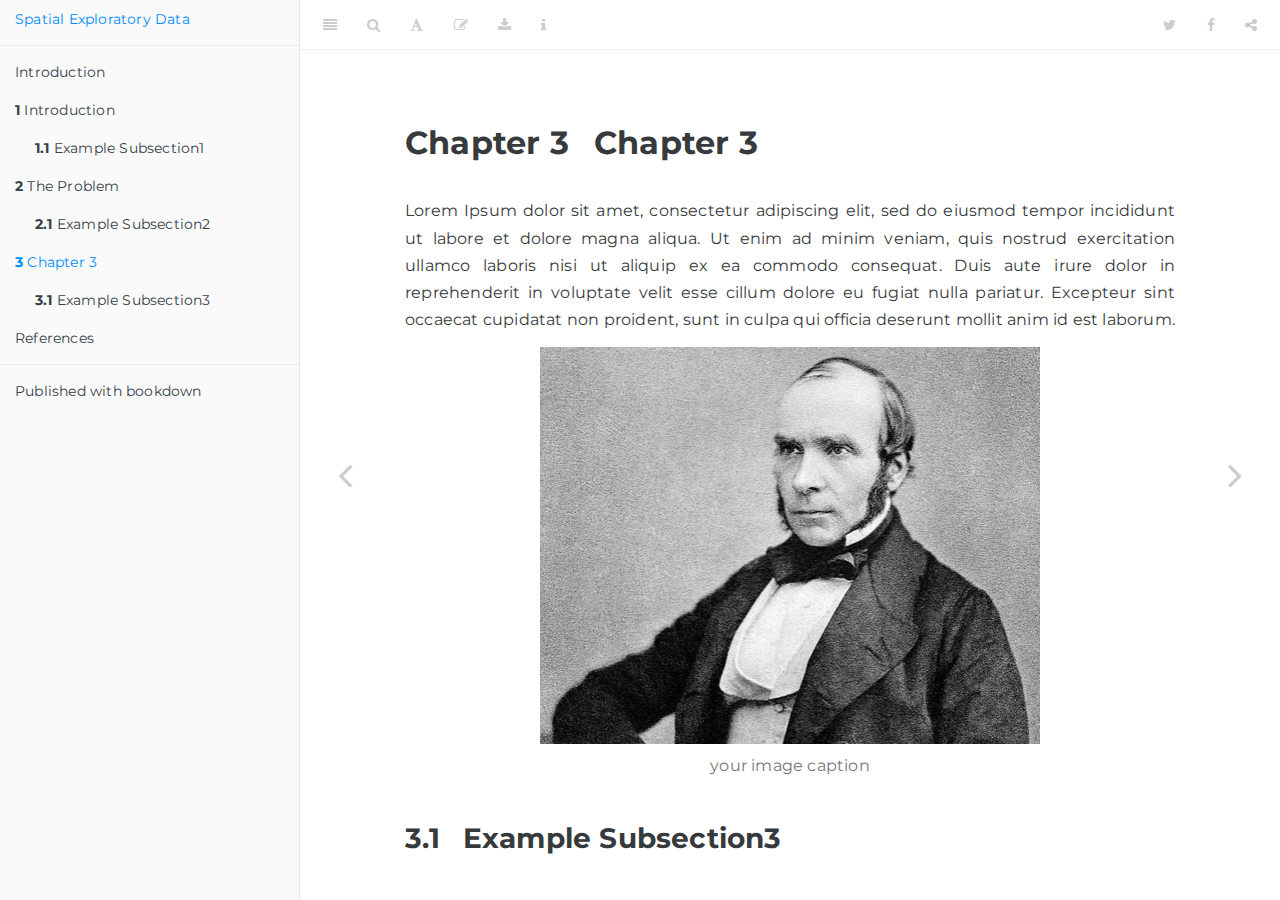
==== commit a9b7d670: "First draft" ====
--- a/docs/chapter-3.html
+++ b/docs/chapter-3.html
@@ -6,7 +6,7 @@
   <meta http-equiv="X-UA-Compatible" content="IE=edge" />
   <title>Chapter 3 Chapter 3 | Exploratory spatial data analysis with GeoDa</title>
   <meta name="description" content="This is a bookdown example for the data analysis" />
-  <meta name="generator" content="bookdown 0.20.6 and GitBook 2.6.7" />
+  <meta name="generator" content="bookdown 0.21 and GitBook 2.6.7" />
 
   <meta property="og:title" content="Chapter 3 Chapter 3 | Exploratory spatial data analysis with GeoDa" />
   <meta property="og:type" content="book" />
@@ -24,7 +24,7 @@
 <meta name="author" content="Spatial Data Analysis Center" />
 
 
-<meta name="date" content="2020-10-19" />
+<meta name="date" content="2020-11-20" />
 
   <meta name="viewport" content="width=device-width, initial-scale=1" />
   <meta name="apple-mobile-web-app-capable" content="yes" />
@@ -170,6 +170,12 @@
 <div id="chapter-3" class="section level1">
 <h1><span class="header-section-number">Chapter 3</span> Chapter 3</h1>
 <p>Lorem Ipsum dolor sit amet, consectetur adipiscing elit, sed do eiusmod tempor incididunt ut labore et dolore magna aliqua. Ut enim ad minim veniam, quis nostrud exercitation ullamco laboris nisi ut aliquip ex ea commodo consequat. Duis aute irure dolor in reprehenderit in voluptate velit esse cillum dolore eu fugiat nulla pariatur. Excepteur sint occaecat cupidatat non proident, sunt in culpa qui officia deserunt mollit anim id est laborum.</p>
+<center>
+<div class="figure">
+<img src="images/snow1.png" alt="" />
+<p class="caption">your image caption</p>
+</div>
+</center>
 <div id="Example-3" class="section level2">
 <h2><span class="header-section-number">3.1</span> Example Subsection3</h2>
 </div>
--- a/docs/libs/gitbook-2.6.7/css/plugin-bookdown.css
+++ b/docs/libs/gitbook-2.6.7/css/plugin-bookdown.css
@@ -90,7 +90,7 @@
 span.theorem, span.lemma, span.corollary, span.proposition, span.conjecture {
   font-style: normal;
 }
-div.proof:after {
+div.proof>*:last-child:after {
   content: "\25a2";
   float: right;
 }
